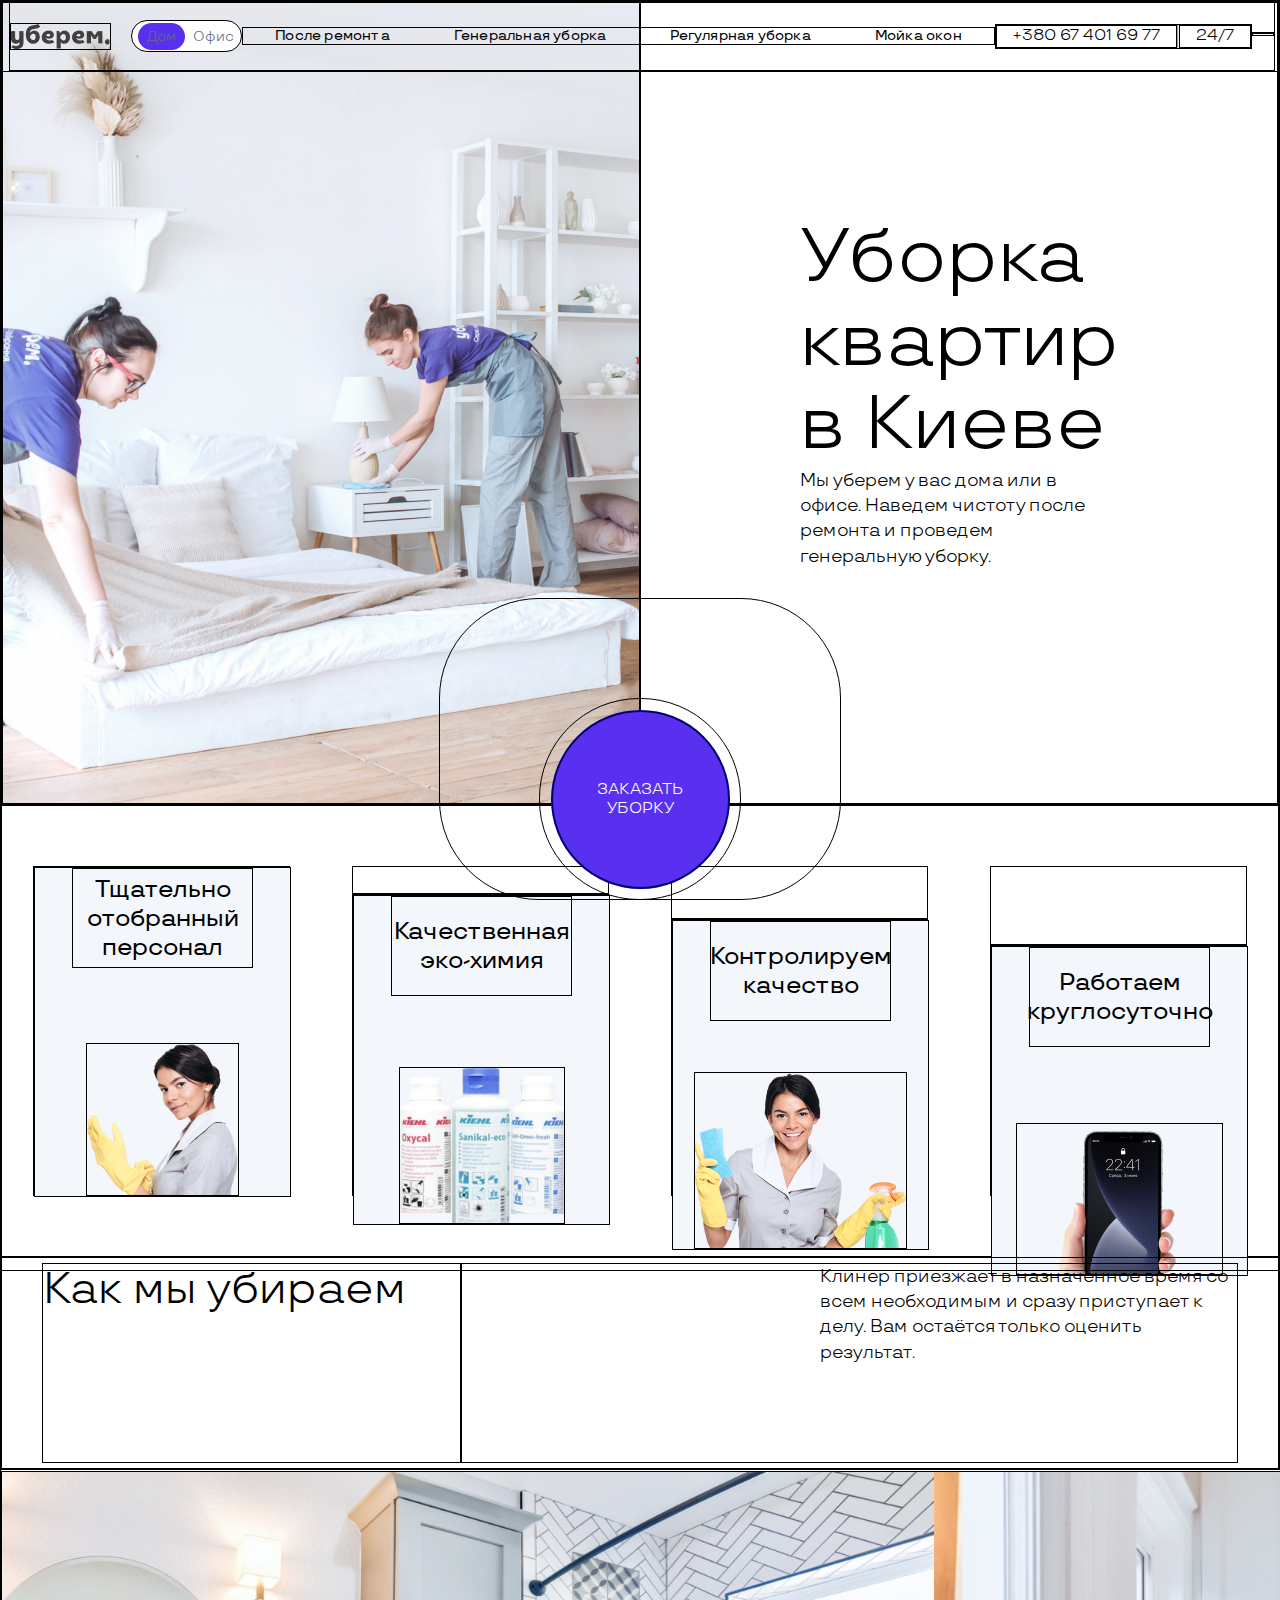
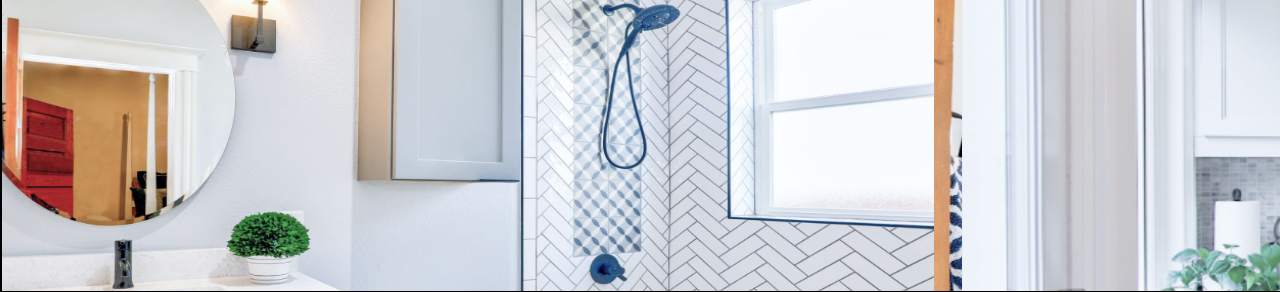
==== index.html @ 08e4f94b "Add files via upload" ====
<!DOCTUPE html >
<html lang="ru" >
<html lang="eng" >

<head>	
    <meta charset="UTF-8">
	<title>Тестовое задание Мурадян Людмила.</title>
	<meta name='viewport' content='width=device-width, initial-scale=1, minimum-scale=1'>
	<meta name="theme-color" content="#ffffff">
	<meta name="description" content="Описание содержимого страницы">
	<meta name="robots" content="index, follow">	
	
	
	<link rel="stylesheet" type="text/css" href="style.css">
	<link href = "font/tt-travels/stylesheet.css" rel = "stylesheet" type = "text/css" />
	
	<body>
	<div class ="content-block">
		<div class ="top-nav">
			<div class = "nav-check"> 
				<div class ="logo-img"><img src="image/logo.png" alt="logo"></div>
				<div class="switch-button">
					<input class="switch-button-checkbox" type="checkbox"></input>
					<label class="switch-button-label" for=""><span class="switch-button-label-span">Дом</span></label>
				</div>
				<div class ="main-menu"><li>После ремонта</li><li>Генеральная уборка</li><li>Регулярная уборка</li><li>Мойка окон</li></div>
				<div class ="tel"><div>+380 67 401 69 77</div><hr><div>24/7</div></div>
				<div class ="double-line"></div>
			</div>		
		</div>	
		<div class ="header">
			<div class ="header-img"></div>	
			<div class ="wrap"><div class ="wrapper"><div class ="wrap-circle"><span class ="wrap-text">Заказать уборку</span></div></div></div>	
			<div class ="header-text"> 		
				<h1>Уборка квартир в Киеве<h1> 
				<span>Мы уберем у вас дома или в офисе. Наведем чистоту после ремонта и проведем генеральную уборку.</span>
			</div>		
		</div>
		<div class ="features-wrap">
		<div class ="itm">
		<div class ="text">Не нужно тратить время, силы и ресурсы на размещение вакансий, проведение собеседований, проверку кандидатов на должность уборщицы. За счет больших объемов мы можем сделать это эффективнее.</div>
			<div class ="features">			
				<div class = "features-text"><span>Тщательно отобранный персонал</span></div> 
				<div class = "features-img"><img src="image/feat1.png" alt="Уборка в Киеве"></div>
			</div>
		</div>
		<div class ="itm">
		<div class ="itm2"></div>
			<div class ="features">
				<div class = "features-text"><span>Качественная эко-химия</span></div>
				<div class = "features-img"><img src="image/featitm1.png" alt="Мойка окон"><img src="image/featitm2.png" alt="Мойка окон"><img src="image/featitm3.png" alt="Мойка окон"></div>
			</div>	
		</div>
		<div class ="itm">
		<div class ="itm3"></div>
			<div class ="features">
				<div class = "features-text"><span>Контролируем качество</span></div>
				<div class = "features-img"><img src="image/feat3.png" alt="Уборка в Киеве"></div>
			</div>	
		</div>
		<div class ="itm">
		<div class ="itm4"></div>
			<div class ="features">
				<div class = "features-text"><span>Работаем круглосуточно</span></div>
				<div class = "features-img"><img src="image/feat4.png" alt="Уборка в Киеве"></div>
			</div>	
		</div>
		</div>
	
		<div class="howclean">
			<div class ="howclean-title">Как мы убираем</div>
			<div class = "howclean-text">Клинер приезжает в назначенное время со всем необходимым и сразу приступает к делу. Вам остаётся только оценить результат.</div>		
		</div>


	</div>
	<div class ="wraps">
				<div class="headers">
					<label for ="slide-1" onclick="currentSlide(1); "> <span class ="arrow" >&rarr;</span> Кухня</label>	
					<label for ="slide-2" onclick="currentSlide(2)"; ><span class ="arrow">&rarr;</span> Комнаты</label>	
					<label for ="slide-3" onclick="currentSlide(3)"; ><span class ="arrow" >&rarr;</span> Ванная</label>	
					<label for ="slide-4" onclick="currentSlide(4)"; ><span class ="arrow" >&rarr;</span> Прихожая</label>	
				</div>
				<div class ="slide-placeholder">				
				<input id ="slide-1" type ="radio" name ="slides" checked>
				<section class ="slide slide-one">
				  <a href = "#" data-tooltip="Моем пол" class ="tooltip item1" ></a>
				  <a href = "#" data-tooltip="Моем плиту" class ="tooltip item2" ></a>
				  <a href = "#" data-tooltip="Чистим фассады вытяжки" class ="tooltip item3"></a>
				  <a href = "#" data-tooltip="Выносим мусор" class ="tooltip item4"></a>
				  <a href = "#" data-tooltip="Протираем столешницу" class ="tooltip item5"></a>
				  <a href = "#" data-tooltip="Моем фассады кухонных гарнитуров" class ="tooltip item6" ></a>
				  <a href = "#" data-tooltip="Моем посуду" class ="tooltip item7"></a>				
				</section>
		
				<input id ="slide-2" type ="radio" name ="slides">
				<section class ="slide slide-two">				 
					<a href = "#" data-tooltip="Моем пол" class ="tooltip item1" ></a>
					<a href = "#" data-tooltip="Моем плиту" class ="tooltip item2" ></a>
					<a href = "#" data-tooltip="Чистим фассады вытяжки" class ="tooltip item3"></a>
					<a href = "#" data-tooltip="Выносим мусор" class ="tooltip item4"></a>
					<a href = "#" data-tooltip="Протираем столешницу" class ="tooltip item5"></a>
					<a href = "#" data-tooltip="Моем фассады кухонных гарнитуров" class ="tooltip item6" ></a>
					<a href = "#" data-tooltip="Моем посуду" class ="tooltip item7"></a>			
				</section>

				<input id ="slide-3" type ="radio" name ="slides">
				<section class ="slide slide-three">ffffffffff				
				</section>
				
				<input id ="slide-4" type ="radio" name ="slides">
				<section class ="slide slide-four">	</section>
			</div>
	</div>

	<script>
	
	let wrap = document.querySelector(".wrap");
	let wrapper = document.querySelector(".wrapper"); 
	let wrapCircle = document.querySelector(".wrap-circle"); 
	let wrapText = document.querySelector(".wrap-text"); 
	let x;
	let y;		
	wrap.onmousemove = function (event){
		x = event.x-650;
		y = event.y-400;
	if (window.innerWidth < 1240) {
		x = event.x-300;
		y = event.y-600;
	} 			
		console.log (x,y);
		wrapCircle.style.left = '40px';
		wrapper.style.transform = 'rotate('+57.2958*arccot(x, y)+'deg)';		
		wrapText.style.transform = 'translateX(25px)';	
		
		function arccot(x, y) {
			if (x > 0 && y >0 )	return Math.PI/2 - Math.atan(x/y);
			if (x < 0 && y >0 )	return Math.PI/2 - Math.atan(x/y);
			if (x < 0 && y <0 ) return Math.PI + Math.atan(x/y);
			if (x > 0 && y <0 )	return 3 * Math.PI/2 + Math.abs(Math.atan(x/y));
		}		
	}
	wrap.onmouseleave = function () {				
		wrapCircle.style.left = '0px';			
	};	
	
	let elem = document.querySelector('.itm');
	let text = document.querySelector('.text');
		  
			elem.onmouseover = function () { 			
				text.style.display = 'block'; 
				text.style.color = 'white';
				text.style.position = 'absolute';
				text.style.padding = '40px 10px';
				text.style.width = '220px';			
			};	
			elem.onmouseleave = function () {				
				text.style.display = 'none';			
			};
			
	const observer = new IntersectionObserver(entries => {
	  entries.forEach(entry => {
		let itm2 = entry.target.querySelector('.itm2');
		let itm3 = entry.target.querySelector('.itm3');
		let itm4 = entry.target.querySelector('.itm4');
		let featuresWrap = entry.target.querySelector('.features-wrap');

		if (entry.isIntersecting) {
		  itm2.classList.add('animation');
		  itm3.classList.add('animation');
		  itm4.classList.add('animation');
		  return; 
		}else{		
		itm2.classList.remove('animation');
		itm3.classList.remove('animation');
		itm4.classList.remove('animation');
		}

	  });
	});
	observer.observe(document.querySelector('.features-wrap'));	
	

	let howclean = document.querySelector( '.howclean' );
	let headers = document.querySelector( '.headers' );
	let arrow =	document.getElementsByClassName('arrow');
	let slide = document.getElementsByClassName( 'slide' );
	let slidePlaceholder = document.getElementsByClassName( 'slide-placeholder');
	let tooltip = document.getElementsByClassName ('tooltip');	

	window.onscroll = function() {
	let scrollTop =  document.body.scrollTop;
	console.log (scrollTop);
		if (scrollTop > 20 && window.innerWidth > 1240) {
			wrapper.classList.add('animation-circ-small');
			}else{
			wrapper.classList.remove('animation-circ-small');
		};
	
	if (scrollTop > 1100) {
	
		for (i = 0; i < slidePlaceholder.length; i++){
			slidePlaceholder[i].classList.add('placeholder-animation');
		};
			howclean.classList.add('howclean-animation');
			headers.classList.add('leftmenu-animation');		
		} else {
			howclean.classList.remove('howclean-animation');
			headers.classList.remove('leftmenu-animation');
		for (i = 0; i < slidePlaceholder.length; i++){
			slidePlaceholder[i].classList.remove('placeholder-animation');
		};
	};	

	}

	if (window.innerWidth < 900){
	window.onscroll = function() {
		let scrollTop =  document.body.scrollTop;
	console.log (scrollTop);
			if (scrollTop > 1100 ) {
		for (i = 0; i < slidePlaceholder.length; i++){
			slidePlaceholder[i].classList.add('placeholder-animation');
		};
			howclean.classList.add('howclean-animation');		
			headers.classList.add('leftmenu-animation');		
		} else {
		for (i = 0; i < slidePlaceholder.length; i++){
			slidePlaceholder[i].classList.remove('placeholder-animation');		
			};
			howclean.classList.remove('howclean-animation');		
			headers.classList.remove('leftmenu-animation');	
		};
	
		} 
	};

	// Blue ball
	wrapper.onmouseover = function () {
	wrapper.classList.remove('animation-circ-small');
	}
	wrapper.onmouseleave = function () {
	wrapper.classList.add('animation-circ-small');
	}
// Slider
	let slideIndex = 1;
	showSlides (slideIndex);
	
	function currentSlide(n) { 
    showSlides(slideIndex = n);
	}
	
	function showSlides(n) {
	let i;
	let tooltip = document.getElementsByClassName ('tooltip');
	
	for (i = 0; i < arrow.length; i++) {
		arrow[i].style.display = "none";	
		}
	for (let i = 0; i < tooltip.length; i++) {
		tooltip[i].classList.add('tooltype-animation');
	}
	function show(){
		for (let i = 0; i < slide.length; i++) {
			slide[i].style.display = "none";
			setTimeout(() => slide[i].style.display = "inline-block", 0);	
		}	
	}
		
	show(showSlides);

	function showArrow() {	
		arrow[slideIndex - 1].style.display = "inline-block";
	}
	setTimeout(showArrow, 3000);
	};		
	</script>
	</body>
---- style.css ----
* {outline: none;}
	body {
		font-family: 'TT Travels';
		font-style: normal;
		margin: 0 auto;
	}
	div {
		border: 1px black solid
	}
	.content-block {
		display: flex;
		flex-direction: column;
		justify-content: center;
		overflow: hidden;
		min-width: 360px;
	}
	.header {
		display: flex;
		position: relative;
		justify-content: center;	 
	}
	.header-img {
		background: #ffffff url('image/headimg.jpg') no-repeat;
		height: 800px;
		width: 50%;
		background-size: cover;
	}
	.header-text {
		display: flex;
		flex-direction: column;
		width: 50%;
		justify-content: center;
		align-items: center;
	}
	.header-text h1 {
		font-weight: 400;
		font-size: 76px;
		line-height: 110%;
		width: 50%;
		margin: 0;
		bottom: 10px;
		position: relative;
	}
	.header-text span {
		font-weight: 400;
		font-size: 18px;
		line-height: 140%;
		width: 50%;	
	}
	.top-nav {
		display: flex;
		justify-content: space-around;
		height: 70px;
		position: absolute;
		top: 0;
		z-index: 1;
		width: 100%;
	}
	.logo-img {
		margin-right: 20px;
	}
	.nav-check {
		display: flex;
		align-items: center;
	}
	.switch-button {
		background: #ffffff;
		border-radius: 30px;
		overflow: hidden;
		height: 30px;
		text-align: center;
		font-size: 14px;
		color: #636C81;
		position: relative;
		padding-right: 50px;    
	}
	.switch-button:before {
		content: "Офис";
		position: absolute;
		top: 0;
		bottom: 0;
		right: 0;
		width: 50%;
		display: flex;
		align-items: center;
		justify-content: center;
		z-index: 3;
		pointer-events: none;
	}
	.switch-button-checkbox  {
		cursor: pointer;
		position: absolute;
		top: 0;
		left: 0;
		bottom: 0;
		width: 100%;
		height: 100%;
		opacity: 0;
		z-index: 2;
	}
	.switch-button-checkbox + .switch-button-label {
		position: relative;
		padding: 7px 15px;
		display: block;
		user-select: none;
		pointer-events: none;
	}
	.switch-button-checkbox:checked  + .switch-button-label:before  {
		transform: translateX(50px);
		transition: transform 300ms linear;
	}
	.switch-button-label:before {
		content: "";
		background: #5A30F0;
		height: 90%;
		width: 80%;
		position: absolute;
		left: 2%;
		top: 2%;
		right: 2%;
		bottom: 2%;
		margin: auto;
		border-radius: 30px;
		transform: translateX(0);
		transition: transform 300ms;
	}
	.switch-button-label-span {
		position: relative;
	}
	.main-menu {
		display: flex
	}
	.main-menu li {
		list-style: none;
		margin: 0px 32px;
		font-weight: 500;
		font-size: 14px;
		line-height: 120%;
		letter-spacing: 0.2px;
		cursor: pointer;
	}
	.tel {
		display: flex;
	}
	.tel div {
		padding: 0px 16px;
	}
	.tel hr {
		margin: 0;
		height: 21px;
	}
	.double-line {
		border-bottom: double 3px #000000;
		width: 20px;
		margin-bottom: 5px;
	}
	.wrap-circle {
		position: fixed;
		width: 175px;
		height: 175px;  
		border-radius: 100px;
		background: #5A30F0;
		color: white;
		text-transform: uppercase;
		display: flex;
		justify-content: center;
		align-items: center;
		animation: circ 10s infinite linear;
		border: 2px solid #020174;
	}
	.wrap-text {
		width: 70%;
		text-align: center;
	}
	.wrapper {
		position: fixed;
		width: 200px;
		height: 200px;
		display: flex;
		justify-content: center;
		align-items: center;
		border-radius: 100px;
		bottom: 0;
	}
	.wrap {
		position: fixed;
		width: 400px;
		height: 300px;
		display: flex;
		justify-content: center;
		align-items: center;
		border-radius: 100px;
		bottom: 0;
	}
	@keyframes circ {
		100% {transform: rotate(-360deg);}
	}
	@keyframes circ-small {
		100% {transform: scale(0.8);}
	}
	.animation-circ-small {
		animation: circ-small ease 10s;
		animation-fill-mode: forwards;	
	}
	.features-wrap{
		display: flex;
		justify-content: space-around;
	}
	.itm{
		display: block;	
		height: 328px;
		width: 20%;
		margin: 60px 0;
	}
	.text {
		display: none;	
	}
	.itm:hover {
		background: #5A30F0;
		display: block;	
	}
	.features {
		height: inherit;
		width: 100%;
		background: #F3F6FB;	
		display: flex;
		flex-direction: column;
		justify-content: space-between;
		align-items: center;
	}
	.features-text {
		height: 30%;
		display: flex;
		justify-content: center;
		align-items: center;
		 width: 70%;
		text-align: center;
		font-size: 24px;
		font-weight: 500;
	}

	.features-img {
		display: flex;
		justify-content: center;
		align-items: center;
	}
	.animation	{
		animation: slide-up ease 3s;
		animation-fill-mode: forwards;
		
	}
	.features:hover{
		animation: fadeOut ease 3s;
		animation-fill-mode: forwards;
	}

	@keyframes fadeOut {
		0% {opacity:1;}
		100% {opacity:0;}
	}
	.itm2 {
		margin-top: 10%;
	}
	.itm3 {
		margin-top: 20%;
	}
	.itm4 {
		margin-top: 30%;
	}
	@keyframes slide-up {
	  100% {
		margin-top: 0%;   
	  }
	}

	.howclean{
		display: flex;	
		height: 200px;
		padding: 5px 40px;
	}
	.howclean-title {
		width: 50%;
		font-weight: 400;
		font-size: 44px;
		line-height: 120%;	
	}
	.howclean-text {
		width: 50%;
		font-weight: 400;
		font-size: 18px;
		line-height: 140%;
		padding-left: 30%;
	}
	.howclean-animation{
		animation: howclean ease 3s;
		animation-fill-mode: forwards;	 
	}	
	@keyframes howclean {
		100%{
		 transform: translateY(-200px);
		}
	}
	@keyframes placeholder {
		100%{
		 transform: translate(17%, -200px);
		}
	}
	.placeholder-animation{
		animation: placeholder ease 3s;
		animation-fill-mode: forwards;	
		animation-iteration-count: 1;
	}
	.left-menu-li:hover {
		font-style: italic;
	}
	@keyframes leftmenu {
		100%{
		 transform: translateX(0); 
		}
	}
	.leftmenu-animation{
		animation: leftmenu  ease 3s;
		animation-fill-mode: forwards;	
	}
	[data-tooltip] {
		padding: 5px;
		position: relative;
		background: #eee;
		border-radius: 3px;   
	 }
	[data-tooltip]:before {
		content: ""; 
		border: solid transparent;
		position: absolute;
		top: 100%;
		left: 50%;
		border-top-color: #eee;
		border-width: 9px;
		margin-left: -9px;
	} 	
	[data-tooltip]::after {
		content: attr(data-tooltip);
	} 
	.tooltip {
		position: absolute;
		pointer-events: none;
		text-decoration: none;
		font-size: 12px;
		transform: scale(0.2, 0.2);
		animation: tooltip  ease 3s;
		animation-fill-mode: forwards;
		animation-delay: 3s;
	}
	@keyframes tooltip {
		100%{
		 transform: scale(1, 1); 
		}
	}
	.item7 {
		left: 75%;
		top: 60%;
	}
	.item6 {
		left: 50%;
		top: 40%;
	}
	.item5 {
		left: 50%;
		top: 75%;
	}
	.item4 {
		left: 45%;
		top: 60%;
	}
	.item3 {
		left: 25%;
		top: 30%;
	}
	.item2 {
		left: 30%;
		top: 50%;
	}
	.item1 {
		left: 20%;
		top: 90%;
	}
	.arrow {
		display: none;
	}
	section {
		left: 100px;
	}
	.wraps {
		height: 620px;
		width: 100%;
		overflow: hidden;
		color: white;
		text-align: center;
		position: relative;
		margin-top: -200px;
	}
	.headers {
		background: #5A30F0;
		position: absolute;
		top: 0;
		left: 0;
		z-index: 900;
		width: 25%;
		height: 620px;
		transform: translateX(-100%);
		display: flex;
		flex-direction: column;
		justify-content: center;
		align-items: baseline;
	}
	.headers label {
		color: white;
		cursor: pointer;
		display: inline-block;
		font-weight: 300;
		font-size: 44px;
		line-height: 120%;
		padding: 10px 10px 10px 40px;
	}
	.slide {
		height: 100%;
		width: 100%;
		position: absolute;
		top: 0;	
		z-index: 10;
		transition: left 0s .75s;
		margin-left: -20%;

	}
	.slide-one {
		background-image: url('image/kitchen.jpg');
		background-size: 85% 100%;
		
	}
	.slide-two {
		background-image: url('image/bathroom.jpg');
		background-size: 85% 100%;

	}
	.slide-three {
		background-image: url('image/kitchen.jpg');
		background-size: 85% 100%;
		
	}
	.slide-four {
		background-image: url('image/bathroom.jpg');
		background-size: 85% 100%;

	}
	[id^='slide']:checked + .slide {
		left: 20%;
		z-index: 100;
		transition: left .65s ease-out;
		animation: anim-slide ease 3s;
		animation-iteration-count: 1;
		animation-fill-mode: forwards;
		animation-iteration-count: 1;
		margin-left: -20%;
		transform:  translateX(100%) scale(1.5, 1.5);
	}	
	.anim-slide {
		animation:  anim-slide ease 3s;
		animation-fill-mode: forwards;	
		animation-iteration-count: 1;	
	}
	@keyframes anim-slide {	
		100%{
		 transform: scale(1, 1); 
		}
	}
	.slide-placeholder {
		height: 100%;
		position: absolute;
		width: 100%;
		top: 200px;
		overflow: hidden;
	}
@media (max-width: 1240px){
	.nav-check {
		touch-action: auto;
		flex-wrap: wrap;
	}
	.logo-img {
		flex-basis: 20%;
		padding-left: 20px;
	}
	.switch-button {
		flex-basis: 170px;
		padding-right: 0;
	}
	.switch-button:before {
		left: 15px;
		right: auto;
		width: auto;
	}
	.switch-button-label::before {
		width: 50%;
		margin: 0;
	}
	.switch-button-checkbox:checked + .switch-button-label::before{
	  transform: translateX(75px);
	}
	.switch-button-label-span {
		padding-left: 80px;
	}
	.main-menu {
		display: flex;
		flex-basis: 100%;
		order: 4;
		justify-content: space-around;
	}
	.tel {
		margin-left: auto;
	}
	.double-line {
		margin-right: 3%;
	}
	.header-text h1 {
		width: 80%;
		bottom: 0;

	}
	.itm2, .itm3, .itm4 {
		margin-top: 0;
	}
	.features-wrap {
		flex-wrap: wrap;
	}
	.itm {  
		width: 40%;
		margin: 10px 0;
	}
	.headers {
		width: 28%;
		padding-left: 0;
	}
	.headers label {
	font-size: 33px;
	}
}
@media (max-width: 926px){
	.header-text{
		position: absolute;
		top: 150px;
		width: auto;
	}
	.header-img {
		width: 100%;
	}
	.header-text h1{
		font-size: 60px;
	}	

	.howclean {
		flex-direction: column;
		height: auto;
		padding: 40px;
	}
	.howclean-title {
		width: auto;
	}
	.howclean-text {
		width: auto;
		padding-left: 0;
	}
	.headers {
		width: 100%;
		padding: 0 0 20px 0;
		height: 14%;	
		flex-direction: row;
		flex-wrap: wrap;
		justify-content: flex-start;
	}
	@keyframes placeholder {
		100%{
		 transform: translateY(-100px);
		}
	}
	@keyframes howclean {
		100%{
		 transform: translateY(-200px);
		 opacity: 0;
		}
	}
	.slide-one, .slide-two, .slide-three, .slide-four {
		background-size: cover;
	}
	.headers label {			
		font-size: 36px;
	}	
}
@media (max-width: 830px){
	.headers label {
		width: 40%;
		padding: 10px 10px 0px 40px;
	}
}	
@media (max-width: 600px){
	.switch-button {
		order: 1;
		width: 100%;
		margin: 0 35% 20px;
}
	.headers {
		height: auto;
		flex-direction: column;
		align-items: center;
}
	.headers label {
		padding: 10px 10px 0px 0px;
		width: 100%;
}
	.slide-placeholder {
		top: 330px;
	}
	.itm {
		width: 80%;
	}
}
@media (max-width: 400px){
	.item1 {
		left: 38%;
		top: 3%;
	}
	.item2 {
		left: 38%;
		top: 8%;
	}
	.item3 {
		left: 28%;
		top: 14%;
	}
	.item4 {
		left: 38%;
		top: 21%;
	}
	.item5 {
		left: 25%;
		top: 28%;
	}
	.item6 {
	    left: 29%;
	    top: 36%;
	}
	.item7 {
		left: 47%;
		top: 45%;
	}
}
---- font/tt-travels/stylesheet.css ----
@font-face {
    font-family: 'TT Travels';
    src: url('TTTravels-DemiBold.eot');
    src: local('TT Travels DemiBold'), local('TTTravels-DemiBold'),
        url('TTTravels-DemiBold.eot?#iefix') format('embedded-opentype'),
        url('TTTravels-DemiBold.woff2') format('woff2'),
        url('TTTravels-DemiBold.woff') format('woff'),
        url('TTTravels-DemiBold.ttf') format('truetype');
    font-weight: 600;
    font-style: normal;
}

@font-face {
    font-family: 'TT Travels';
    src: url('TTTravels-Medium.eot');
    src: local('TT Travels Medium'), local('TTTravels-Medium'),
        url('TTTravels-Medium.eot?#iefix') format('embedded-opentype'),
        url('TTTravels-Medium.woff2') format('woff2'),
        url('TTTravels-Medium.woff') format('woff'),
        url('TTTravels-Medium.ttf') format('truetype');
    font-weight: 500;
    font-style: normal;
}

@font-face {
    font-family: 'TT Travels';
    src: url('TTTravels-LightItalic.eot');
    src: local('TT Travels Light Italic'), local('TTTravels-LightItalic'),
        url('TTTravels-LightItalic.eot?#iefix') format('embedded-opentype'),
        url('TTTravels-LightItalic.woff2') format('woff2'),
        url('TTTravels-LightItalic.woff') format('woff'),
        url('TTTravels-LightItalic.ttf') format('truetype');
    font-weight: 300;
    font-style: italic;
}

@font-face {
    font-family: 'TT Travels';
    src: url('TTTravels-Regular.eot');
    src: local('TT Travels Regular'), local('TTTravels-Regular'),
        url('TTTravels-Regular.eot?#iefix') format('embedded-opentype'),
        url('TTTravels-Regular.woff2') format('woff2'),
        url('TTTravels-Regular.woff') format('woff'),
        url('TTTravels-Regular.ttf') format('truetype');
    font-weight: normal;
    font-style: normal;
}

@font-face {
    font-family: 'TT Travels';
    src: url('TTTravels-Bold.eot');
    src: local('TT Travels Bold'), local('TTTravels-Bold'),
        url('TTTravels-Bold.eot?#iefix') format('embedded-opentype'),
        url('TTTravels-Bold.woff2') format('woff2'),
        url('TTTravels-Bold.woff') format('woff'),
        url('TTTravels-Bold.ttf') format('truetype');
    font-weight: bold;
    font-style: normal;
}

@font-face {
    font-family: 'TT Travels';
    src: url('TTTravels-BoldItalic.eot');
    src: local('TT Travels Bold Italic'), local('TTTravels-BoldItalic'),
        url('TTTravels-BoldItalic.eot?#iefix') format('embedded-opentype'),
        url('TTTravels-BoldItalic.woff2') format('woff2'),
        url('TTTravels-BoldItalic.woff') format('woff'),
        url('TTTravels-BoldItalic.ttf') format('truetype');
    font-weight: bold;
    font-style: italic;
}

@font-face {
    font-family: 'TT Travels';
    src: url('TTTravels-ExtraBold.eot');
    src: local('TT Travels ExtraBold'), local('TTTravels-ExtraBold'),
        url('TTTravels-ExtraBold.eot?#iefix') format('embedded-opentype'),
        url('TTTravels-ExtraBold.woff2') format('woff2'),
        url('TTTravels-ExtraBold.woff') format('woff'),
        url('TTTravels-ExtraBold.ttf') format('truetype');
    font-weight: 800;
    font-style: normal;
}

@font-face {
    font-family: 'TT Travels';
    src: url('TTTravels-ThinItalic.eot');
    src: local('TT Travels Thin Italic'), local('TTTravels-ThinItalic'),
        url('TTTravels-ThinItalic.eot?#iefix') format('embedded-opentype'),
        url('TTTravels-ThinItalic.woff2') format('woff2'),
        url('TTTravels-ThinItalic.woff') format('woff'),
        url('TTTravels-ThinItalic.ttf') format('truetype');
    font-weight: 100;
    font-style: italic;
}

@font-face {
    font-family: 'TT Travels';
    src: url('TTTravels-Italic.eot');
    src: local('TT Travels Italic'), local('TTTravels-Italic'),
        url('TTTravels-Italic.eot?#iefix') format('embedded-opentype'),
        url('TTTravels-Italic.woff2') format('woff2'),
        url('TTTravels-Italic.woff') format('woff'),
        url('TTTravels-Italic.ttf') format('truetype');
    font-weight: normal;
    font-style: italic;
}

@font-face {
    font-family: 'TT Travels';
    src: url('TTTravels-Light.eot');
    src: local('TT Travels Light'), local('TTTravels-Light'),
        url('TTTravels-Light.eot?#iefix') format('embedded-opentype'),
        url('TTTravels-Light.woff2') format('woff2'),
        url('TTTravels-Light.woff') format('woff'),
        url('TTTravels-Light.ttf') format('truetype');
    font-weight: 300;
    font-style: normal;
}

@font-face {
    font-family: 'TT Travels';
    src: url('TTTravels-ExtraLightItalic.eot');
    src: local('TT Travels ExtraLight Italic'), local('TTTravels-ExtraLightItalic'),
        url('TTTravels-ExtraLightItalic.eot?#iefix') format('embedded-opentype'),
        url('TTTravels-ExtraLightItalic.woff2') format('woff2'),
        url('TTTravels-ExtraLightItalic.woff') format('woff'),
        url('TTTravels-ExtraLightItalic.ttf') format('truetype');
    font-weight: 200;
    font-style: italic;
}

@font-face {
    font-family: 'TT Travels';
    src: url('TTTravels-Thin.eot');
    src: local('TT Travels Thin'), local('TTTravels-Thin'),
        url('TTTravels-Thin.eot?#iefix') format('embedded-opentype'),
        url('TTTravels-Thin.woff2') format('woff2'),
        url('TTTravels-Thin.woff') format('woff'),
        url('TTTravels-Thin.ttf') format('truetype');
    font-weight: 100;
    font-style: normal;
}

@font-face {
    font-family: 'TT Travels';
    src: url('TTTravels-MediumItalic.eot');
    src: local('TT Travels Medium Italic'), local('TTTravels-MediumItalic'),
        url('TTTravels-MediumItalic.eot?#iefix') format('embedded-opentype'),
        url('TTTravels-MediumItalic.woff2') format('woff2'),
        url('TTTravels-MediumItalic.woff') format('woff'),
        url('TTTravels-MediumItalic.ttf') format('truetype');
    font-weight: 500;
    font-style: italic;
}

@font-face {
    font-family: 'TT Travels';
    src: url('TTTravels-BlackItalic.eot');
    src: local('TT Travels Black Italic'), local('TTTravels-BlackItalic'),
        url('TTTravels-BlackItalic.eot?#iefix') format('embedded-opentype'),
        url('TTTravels-BlackItalic.woff2') format('woff2'),
        url('TTTravels-BlackItalic.woff') format('woff'),
        url('TTTravels-BlackItalic.ttf') format('truetype');
    font-weight: 900;
    font-style: italic;
}

@font-face {
    font-family: 'TT Travels';
    src: url('TTTravels-Black.eot');
    src: local('TT Travels Black'), local('TTTravels-Black'),
        url('TTTravels-Black.eot?#iefix') format('embedded-opentype'),
        url('TTTravels-Black.woff2') format('woff2'),
        url('TTTravels-Black.woff') format('woff'),
        url('TTTravels-Black.ttf') format('truetype');
    font-weight: 900;
    font-style: normal;
}

@font-face {
    font-family: 'TT Travels';
    src: url('TTTravels-ExtraBoldItalic.eot');
    src: local('TT Travels ExtraBold Italic'), local('TTTravels-ExtraBoldItalic'),
        url('TTTravels-ExtraBoldItalic.eot?#iefix') format('embedded-opentype'),
        url('TTTravels-ExtraBoldItalic.woff2') format('woff2'),
        url('TTTravels-ExtraBoldItalic.woff') format('woff'),
        url('TTTravels-ExtraBoldItalic.ttf') format('truetype');
    font-weight: 800;
    font-style: italic;
}

@font-face {
    font-family: 'TT Travels';
    src: url('TTTravels-ExtraLight.eot');
    src: local('TT Travels ExtraLight'), local('TTTravels-ExtraLight'),
        url('TTTravels-ExtraLight.eot?#iefix') format('embedded-opentype'),
        url('TTTravels-ExtraLight.woff2') format('woff2'),
        url('TTTravels-ExtraLight.woff') format('woff'),
        url('TTTravels-ExtraLight.ttf') format('truetype');
    font-weight: 200;
    font-style: normal;
}

@font-face {
    font-family: 'TT Travels';
    src: url('TTTravels-DemiBoldItalic.eot');
    src: local('TT Travels DemiBold Italic'), local('TTTravels-DemiBoldItalic'),
        url('TTTravels-DemiBoldItalic.eot?#iefix') format('embedded-opentype'),
        url('TTTravels-DemiBoldItalic.woff2') format('woff2'),
        url('TTTravels-DemiBoldItalic.woff') format('woff'),
        url('TTTravels-DemiBoldItalic.ttf') format('truetype');
    font-weight: 600;
    font-style: italic;
}
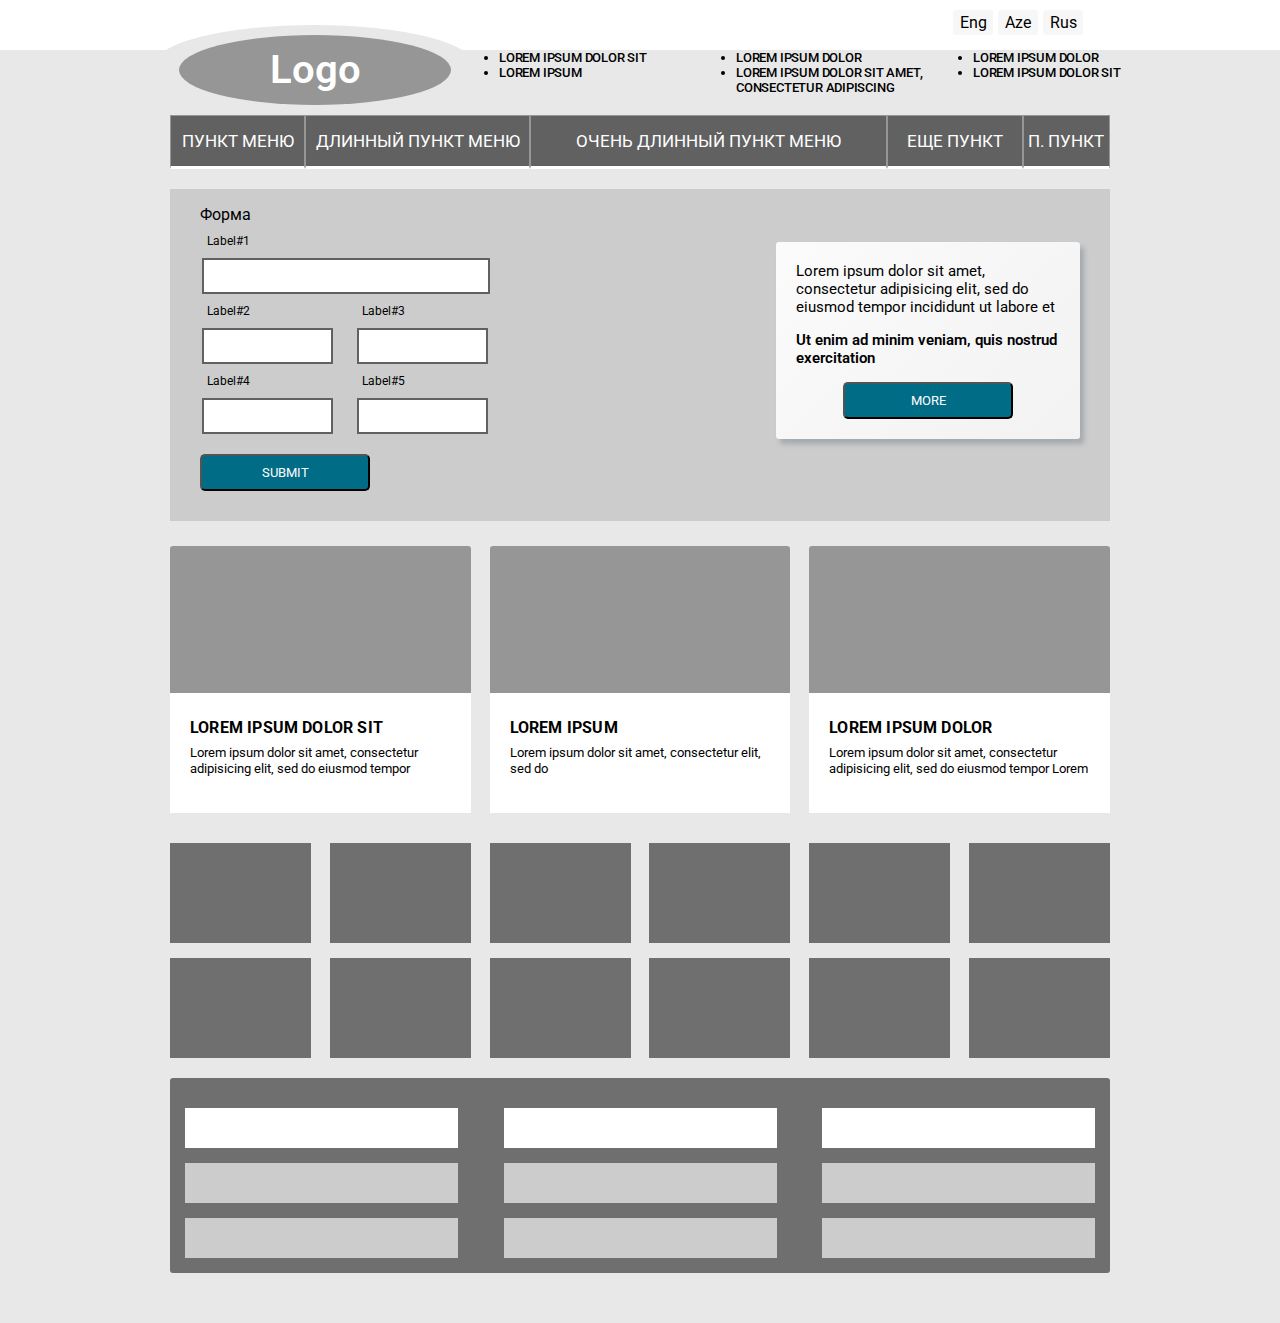
==== commit b4d7bfd6: "Add files via upload" ====
--- a/index.html
+++ b/index.html
@@ -1,7 +1,7 @@
-<!DOCTUPE html >
+<!DOCTYPE html>
 <html lang="ru" >
 <html lang="eng" >
-
+<html lang="aze" >
 <head>	
     <meta charset="UTF-8">
 	<title>Тестовое задание Мурадян Людмила.</title>
@@ -10,269 +10,97 @@
 	<meta name="description" content="Описание содержимого страницы">
 	<meta name="robots" content="index, follow">	
 	
+	<link rel="stylesheet" type="text/css" href="style.css">
+	<link rel="preconnect" href="https://fonts.googleapis.com">
+	<link rel="preconnect" href="https://fonts.gstatic.com" crossorigin>
+	<link href="https://fonts.googleapis.com/css2?family=Roboto&display=swap" rel="stylesheet">
+	<link rel="stylesheet" href="https://cdnjs.cloudflare.com/ajax/libs/font-awesome/4.7.0/css/font-awesome.min.css">
 	
-	<link rel="stylesheet" type="text/css" href="style.css">
-	<link href = "font/tt-travels/stylesheet.css" rel = "stylesheet" type = "text/css" />
+	<body>	
+	<div class ="top-lang"><div class ="wrap-lang"><div class ="lang">Eng</div><div class ="lang">Aze</div><div class ="lang">Rus</div> </div></div>
 	
-	<body>
 	<div class ="content-block">
-		<div class ="top-nav">
-			<div class = "nav-check"> 
-				<div class ="logo-img"><img src="image/logo.png" alt="logo"></div>
-				<div class="switch-button">
-					<input class="switch-button-checkbox" type="checkbox"></input>
-					<label class="switch-button-label" for=""><span class="switch-button-label-span">Дом</span></label>
-				</div>
-				<div class ="main-menu"><li>После ремонта</li><li>Генеральная уборка</li><li>Регулярная уборка</li><li>Мойка окон</li></div>
-				<div class ="tel"><div>+380 67 401 69 77</div><hr><div>24/7</div></div>
-				<div class ="double-line"></div>
-			</div>		
-		</div>	
-		<div class ="header">
-			<div class ="header-img"></div>	
-			<div class ="wrap"><div class ="wrapper"><div class ="wrap-circle"><span class ="wrap-text">Заказать уборку</span></div></div></div>	
-			<div class ="header-text"> 		
-				<h1>Уборка квартир в Киеве<h1> 
-				<span>Мы уберем у вас дома или в офисе. Наведем чистоту после ремонта и проведем генеральную уборку.</span>
-			</div>		
-		</div>
-		<div class ="features-wrap">
-		<div class ="itm">
-		<div class ="text">Не нужно тратить время, силы и ресурсы на размещение вакансий, проведение собеседований, проверку кандидатов на должность уборщицы. За счет больших объемов мы можем сделать это эффективнее.</div>
-			<div class ="features">			
-				<div class = "features-text"><span>Тщательно отобранный персонал</span></div> 
-				<div class = "features-img"><img src="image/feat1.png" alt="Уборка в Киеве"></div>
+		<div class ="wrap-menu">
+			<div class ="logo"><div class = "logo2"><span>Logo</span></div></div>
+			<div class ="main-menu">
+				<ul class ="main-link">
+					<li><a href="#">Lorem ipsum dolor sit </a></li>
+					<li><a href="#">Lorem ipsum dolor</a></li>
+					<li><a href="#">Lorem ipsum dolor</a></li>
+				</ul>
+				<ul class ="main-link">
+					<li><a href="#">Lorem ipsum</a></li>
+					<li><a href="#">Lorem ipsum dolor sit amet,  consectetur adipiscing</a></li>
+					<li><a href="#">Lorem ipsum dolor sit</a></li>
+				</ul>
 			</div>
 		</div>
-		<div class ="itm">
-		<div class ="itm2"></div>
-			<div class ="features">
-				<div class = "features-text"><span>Качественная эко-химия</span></div>
-				<div class = "features-img"><img src="image/featitm1.png" alt="Мойка окон"><img src="image/featitm2.png" alt="Мойка окон"><img src="image/featitm3.png" alt="Мойка окон"></div>
-			</div>	
+		<div class ="top-menu" id="myTopnav">	
+				<a href="javascript:void(0);" class="icon" onclick="myFunction()"><i class="fa fa-bars"></i> <a href="#" class = "menu">Меню</a></a>
+				<li class ="top itm1"><a href="#">Пункт меню</a></li>
+				<li class ="top itm2"><a href="#">Длинный пункт меню</a></li>
+				<li class ="top itm3"><a href="#">Очень длинный пункт меню</a></li>
+				<li class ="top itm4"><a href="#">Еще пункт</a></li>
+				<li class ="top itm5"><a href="#">П. пункт</a></li>
+							
 		</div>
-		<div class ="itm">
-		<div class ="itm3"></div>
-			<div class ="features">
-				<div class = "features-text"><span>Контролируем качество</span></div>
-				<div class = "features-img"><img src="image/feat3.png" alt="Уборка в Киеве"></div>
-			</div>	
+		<div class ="form">
+			<div class ="form-block">
+			<p>Форма</p>
+				<form action="#" name="contact-form">
+				<fieldset class ="item1" >
+				<legend>Label#1</legend>
+					<label for="label1"><input type="text" name="name1"></label>
+				</fieldset>
+				<fieldset class ="item2">			
+					<legend>Label#2	</legend>
+						<label for="label2"><input type="text" name="name2"></label>
+				</fieldset>
+				<fieldset>
+					<legend>Label#3</legend>
+						<label for="label3"><input type="text" name="name3"></label>
+				</fieldset>
+				<fieldset class ="item2">
+					<legend>Label#4</legend>
+						<label for="label4"><input type="text" name="name4"></label>
+				</fieldset>
+				<fieldset>
+					<legend>Label#5</legend>
+						<label for="label5"><input type="text" name="name5"></label>
+				</fieldset>
+						<button form= "contact-form" type="submit">submit</button>
+						
+				</form>
+			</div>
+			<div class ="form-text"><span>Lorem ipsum dolor sit amet, consectetur adipisicing elit, sed do eiusmod tempor incididunt ut labore et </span>
+			<span><p>Ut enim ad minim veniam, quis nostrud exercitation</p></span>
+			<button form= "contact-form" type="button">more</button>
+			</div>
 		</div>
-		<div class ="itm">
-		<div class ="itm4"></div>
-			<div class ="features">
-				<div class = "features-text"><span>Работаем круглосуточно</span></div>
-				<div class = "features-img"><img src="image/feat4.png" alt="Уборка в Киеве"></div>
-			</div>	
+		<div class ="foto-info">
+			<div class ="info">
+				<div class ="info-text"><h2>Lorem ipsum dolor sit </h2><span>Lorem ipsum dolor sit amet, consectetur adipisicing elit, sed do eiusmod tempor </span></div>
+			</div>
+			<div class ="info">
+				<div class ="info-text"><h2>Lorem ipsum</h2><span>Lorem ipsum dolor sit amet, consectetur elit, sed do</span></div>
+			</div>
+			<div class ="info">
+				<div class ="info-text"> <h2>Lorem ipsum dolor</h2><span>Lorem ipsum dolor sit amet, consectetur adipisicing elit, sed do eiusmod tempor Lorem </span></div>
+			</div>
+		</div >
+		<div id="tileId" class ="tile">
+			<div class = "item-open"></div><div class = "item-open"></div><div class = "item-open"></div><div class = "item-open"></div><div class = "fild-item2 item-open"></div><div class = "fild-item2 item-open"></div>
+			<div class = "fild-item2 item-open"></div><div class = "fild-item2 item-open"></div><div class = "fild-item2 item-open"></div><div class = "fild-item2 item-open"></div><div class = "fild-item2 item-open"></div><div class = "fild-item2 item-open"></div>			
 		</div>
+		<div class="more">More</div>
+	
+		<div class = "text-fild">
+			<div></div><div></div><div></div><div class ="itm"></div><div class ="itm"></div>
+			<div class ="itm"></div><div class ="itm"></div><div class ="itm"></div><div class ="itm"></div>
 		</div>
 	
-		<div class="howclean">
-			<div class ="howclean-title">Как мы убираем</div>
-			<div class = "howclean-text">Клинер приезжает в назначенное время со всем необходимым и сразу приступает к делу. Вам остаётся только оценить результат.</div>		
-		</div>
-
-
-	</div>
-	<div class ="wraps">
-				<div class="headers">
-					<label for ="slide-1" onclick="currentSlide(1); "> <span class ="arrow" >&rarr;</span> Кухня</label>	
-					<label for ="slide-2" onclick="currentSlide(2)"; ><span class ="arrow">&rarr;</span> Комнаты</label>	
-					<label for ="slide-3" onclick="currentSlide(3)"; ><span class ="arrow" >&rarr;</span> Ванная</label>	
-					<label for ="slide-4" onclick="currentSlide(4)"; ><span class ="arrow" >&rarr;</span> Прихожая</label>	
-				</div>
-				<div class ="slide-placeholder">				
-				<input id ="slide-1" type ="radio" name ="slides" checked>
-				<section class ="slide slide-one">
-				  <a href = "#" data-tooltip="Моем пол" class ="tooltip item1" ></a>
-				  <a href = "#" data-tooltip="Моем плиту" class ="tooltip item2" ></a>
-				  <a href = "#" data-tooltip="Чистим фассады вытяжки" class ="tooltip item3"></a>
-				  <a href = "#" data-tooltip="Выносим мусор" class ="tooltip item4"></a>
-				  <a href = "#" data-tooltip="Протираем столешницу" class ="tooltip item5"></a>
-				  <a href = "#" data-tooltip="Моем фассады кухонных гарнитуров" class ="tooltip item6" ></a>
-				  <a href = "#" data-tooltip="Моем посуду" class ="tooltip item7"></a>				
-				</section>
-		
-				<input id ="slide-2" type ="radio" name ="slides">
-				<section class ="slide slide-two">				 
-					<a href = "#" data-tooltip="Моем пол" class ="tooltip item1" ></a>
-					<a href = "#" data-tooltip="Моем плиту" class ="tooltip item2" ></a>
-					<a href = "#" data-tooltip="Чистим фассады вытяжки" class ="tooltip item3"></a>
-					<a href = "#" data-tooltip="Выносим мусор" class ="tooltip item4"></a>
-					<a href = "#" data-tooltip="Протираем столешницу" class ="tooltip item5"></a>
-					<a href = "#" data-tooltip="Моем фассады кухонных гарнитуров" class ="tooltip item6" ></a>
-					<a href = "#" data-tooltip="Моем посуду" class ="tooltip item7"></a>			
-				</section>
-
-				<input id ="slide-3" type ="radio" name ="slides">
-				<section class ="slide slide-three">ffffffffff				
-				</section>
-				
-				<input id ="slide-4" type ="radio" name ="slides">
-				<section class ="slide slide-four">	</section>
-			</div>
 	</div>
 
-	<script>
-	
-	let wrap = document.querySelector(".wrap");
-	let wrapper = document.querySelector(".wrapper"); 
-	let wrapCircle = document.querySelector(".wrap-circle"); 
-	let wrapText = document.querySelector(".wrap-text"); 
-	let x;
-	let y;		
-	wrap.onmousemove = function (event){
-		x = event.x-650;
-		y = event.y-400;
-	if (window.innerWidth < 1240) {
-		x = event.x-300;
-		y = event.y-600;
-	} 			
-		console.log (x,y);
-		wrapCircle.style.left = '40px';
-		wrapper.style.transform = 'rotate('+57.2958*arccot(x, y)+'deg)';		
-		wrapText.style.transform = 'translateX(25px)';	
-		
-		function arccot(x, y) {
-			if (x > 0 && y >0 )	return Math.PI/2 - Math.atan(x/y);
-			if (x < 0 && y >0 )	return Math.PI/2 - Math.atan(x/y);
-			if (x < 0 && y <0 ) return Math.PI + Math.atan(x/y);
-			if (x > 0 && y <0 )	return 3 * Math.PI/2 + Math.abs(Math.atan(x/y));
-		}		
-	}
-	wrap.onmouseleave = function () {				
-		wrapCircle.style.left = '0px';			
-	};	
-	
-	let elem = document.querySelector('.itm');
-	let text = document.querySelector('.text');
-		  
-			elem.onmouseover = function () { 			
-				text.style.display = 'block'; 
-				text.style.color = 'white';
-				text.style.position = 'absolute';
-				text.style.padding = '40px 10px';
-				text.style.width = '220px';			
-			};	
-			elem.onmouseleave = function () {				
-				text.style.display = 'none';			
-			};
-			
-	const observer = new IntersectionObserver(entries => {
-	  entries.forEach(entry => {
-		let itm2 = entry.target.querySelector('.itm2');
-		let itm3 = entry.target.querySelector('.itm3');
-		let itm4 = entry.target.querySelector('.itm4');
-		let featuresWrap = entry.target.querySelector('.features-wrap');
-
-		if (entry.isIntersecting) {
-		  itm2.classList.add('animation');
-		  itm3.classList.add('animation');
-		  itm4.classList.add('animation');
-		  return; 
-		}else{		
-		itm2.classList.remove('animation');
-		itm3.classList.remove('animation');
-		itm4.classList.remove('animation');
-		}
-
-	  });
-	});
-	observer.observe(document.querySelector('.features-wrap'));	
-	
-
-	let howclean = document.querySelector( '.howclean' );
-	let headers = document.querySelector( '.headers' );
-	let arrow =	document.getElementsByClassName('arrow');
-	let slide = document.getElementsByClassName( 'slide' );
-	let slidePlaceholder = document.getElementsByClassName( 'slide-placeholder');
-	let tooltip = document.getElementsByClassName ('tooltip');	
-
-	window.onscroll = function() {
-	let scrollTop =  document.body.scrollTop;
-	console.log (scrollTop);
-		if (scrollTop > 20 && window.innerWidth > 1240) {
-			wrapper.classList.add('animation-circ-small');
-			}else{
-			wrapper.classList.remove('animation-circ-small');
-		};
-	
-	if (scrollTop > 1100) {
-	
-		for (i = 0; i < slidePlaceholder.length; i++){
-			slidePlaceholder[i].classList.add('placeholder-animation');
-		};
-			howclean.classList.add('howclean-animation');
-			headers.classList.add('leftmenu-animation');		
-		} else {
-			howclean.classList.remove('howclean-animation');
-			headers.classList.remove('leftmenu-animation');
-		for (i = 0; i < slidePlaceholder.length; i++){
-			slidePlaceholder[i].classList.remove('placeholder-animation');
-		};
-	};	
-
-	}
-
-	if (window.innerWidth < 900){
-	window.onscroll = function() {
-		let scrollTop =  document.body.scrollTop;
-	console.log (scrollTop);
-			if (scrollTop > 1100 ) {
-		for (i = 0; i < slidePlaceholder.length; i++){
-			slidePlaceholder[i].classList.add('placeholder-animation');
-		};
-			howclean.classList.add('howclean-animation');		
-			headers.classList.add('leftmenu-animation');		
-		} else {
-		for (i = 0; i < slidePlaceholder.length; i++){
-			slidePlaceholder[i].classList.remove('placeholder-animation');		
-			};
-			howclean.classList.remove('howclean-animation');		
-			headers.classList.remove('leftmenu-animation');	
-		};
-	
-		} 
-	};
-
-	// Blue ball
-	wrapper.onmouseover = function () {
-	wrapper.classList.remove('animation-circ-small');
-	}
-	wrapper.onmouseleave = function () {
-	wrapper.classList.add('animation-circ-small');
-	}
-// Slider
-	let slideIndex = 1;
-	showSlides (slideIndex);
-	
-	function currentSlide(n) { 
-    showSlides(slideIndex = n);
-	}
-	
-	function showSlides(n) {
-	let i;
-	let tooltip = document.getElementsByClassName ('tooltip');
-	
-	for (i = 0; i < arrow.length; i++) {
-		arrow[i].style.display = "none";	
-		}
-	for (let i = 0; i < tooltip.length; i++) {
-		tooltip[i].classList.add('tooltype-animation');
-	}
-	function show(){
-		for (let i = 0; i < slide.length; i++) {
-			slide[i].style.display = "none";
-			setTimeout(() => slide[i].style.display = "inline-block", 0);	
-		}	
-	}
-		
-	show(showSlides);
-
-	function showArrow() {	
-		arrow[slideIndex - 1].style.display = "inline-block";
-	}
-	setTimeout(showArrow, 3000);
-	};		
-	</script>
-	</body>+<script async src="js/script.js"></script>
+	</body>
+	--- a/style.css
+++ b/style.css
@@ -1,654 +1,386 @@
-	* {outline: none;}
-	body {
-		font-family: 'TT Travels';
-		font-style: normal;
-		margin: 0 auto;
+
+* {outline: none;}
+ html,body,button {	
+	font-family: "Roboto", "Arial", sans-serif;
+	 background-color: #e8e8e9;	 
+	 margin: 0;	 
+}
+a {
+text-decoration: none;
+}
+h2 {
+	text-transform: uppercase;
+	font-size: 16px;
+	letter-spacing: 0.012em;
+	line-height: 0.3;
+}
+.content-block {
+	padding: 50px 20px;
+	max-width: 940px;
+	margin: auto;
+}	
+.top-lang {	
+	height: 50px;
+	background-color: #ffffff;
+	position: absolute;	
+	width: 100%;
+	display: flex;
+	justify-content: flex-end;
+}
+.wrap-lang {
+	display: flex;
+	justify-content: flex-end;
+	margin-right: 15%;
+	width: 100%;
+	cursor: pointer;
+}
+.lang {
+	width: 40px;
+	height: 25px;
+	background-color: #f7f7f7;
+	margin: 10px 5px 0 0;
+	display: flex;
+	justify-content: space-around;
+	align-items: center;
+	border-radius: 3px;
+}
+.lang:hover {
+	background-color: #5f5f5f;
+	color: white;
+}
+.logo {	
+	height: 80px;
+	width: 25%;
+	background-color: #e8e8e9;
+	border-radius: 100% 100%;
+	position: absolute;
+	top: 25px;
+	left: 12%;
+}
+.logo2{
+	display: flex;
+	justify-content: space-around;
+	align-items: center;
+	height: 70px;
+	width: 85%;
+	background-color: #969696;
+	border-radius: 100% 100%;
+	position: relative;
+	top: 12%;
+	left: 8%;
+}
+.logo2 span{
+	color: #ffffff;
+	font-size: 40px;
+	font-weight: 600;
+}
+.main-link {
+	display: flex;
+	justify-content: flex-end;	
+	padding: 0;
+	margin: 0;
+	text-transform: uppercase;
+	letter-spacing: -0.016em;
+	font-size: 13px;
+	font-weight: 500;
+}
+.main-link li {
+	width: 35%;
+	list-style-image: url("img/packman.png");	
+}
+.main-link a {
+	color: black;
+}
+.main-link a:hover {
+	color: #006c86;
+}
+.main-menu {
+	margin-left: 35%;
+	margin-right: -100px;
+}
+.top-menu {	
+    display: flex;
+	justify-content: space-around;
+	margin-top: 20px;
+}
+.top-menu li:hover {
+	background-color: #969696;
+}
+.itm1 {width: 15%;}
+.itm2 {width: 25%;}
+.itm3 {width: 40%;}
+.itm4 {width: 15%;}
+.itm5 {width: 90px;}
+.menu {display: none;}
+.top-menu li {
+	border: 1px solid #969696;
+	justify-content: center;
+	align-items: center;
+	display: flex;
+	text-transform: uppercase;
+	font-size: 17px;
+	background-color: #616161;
+	border-bottom: 3px solid white;
+	height: 50px;
+	list-style-type: none;
+}
+.top-menu a {
+	color: white;
+	
+}
+.top-menu .icon {
+  display: none;
+}
+.form {
+	display: flex;
+	justify-content: space-between;
+	padding: 0 30px 30px 30px;
+	background-color: #cccccc;
+	margin-top: 20px;
+}
+.form-block {
+	width: 40%;	
+}
+form {
+	display: flex;
+    flex-wrap: wrap;
+}
+fieldset {
+    border:0 none;
+	padding: 0;
+	width: 35%;
+}
+.form-block input {
+	width: 100%;
+	border: 2px #616161 solid;
+	height: 30px;
+}
+.form-block p {
+	margin-bottom: 0;
+}
+.item1 {width: 280px;}
+.item2 {
+	margin-right: 30px;
+}
+legend {
+	font-size: 12px;
+	line-height: 2;
+	padding: 5px;
+}
+.form-block button {
+	margin-top: 20px;
+}
+button {
+	width: 170px;
+	height: 37px;
+	background-color: #006c86;
+	color: white;
+	text-transform: uppercase;
+	border-radius: 5px;
+}
+.form-text {
+	width: 30%;
+	background: linear-gradient(315deg, rgb(242, 242, 242), rgb(251, 251, 251));
+	align-self: center;
+	box-shadow: 4px 5px 5px 0px rgba(34, 60, 80, 0.23);
+	padding: 20px;
+	display: flex;
+	flex-direction: column;
+	align-items: center;
+	font-size: 15px;
+	border-radius: 3px;
+}
+.form-text p {
+	font-weight: 600;
+}
+.foto-info {
+	display: flex;
+	flex-wrap: wrap;
+	justify-content: space-between;	
+	margin-top: 25px;
+	line-height: 1;
+}
+.info {
+	display: flex;
+	flex-direction: column;
+	justify-content: flex-end;
+	width: 32%;
+	background-color: #969696;
+	border-radius: 3px;
+	height: 267px;
+}
+.info-text {
+	background-color: #ffffff;
+	height: 30%;
+	padding: 20px;
+}
+.info-text span {
+	font-size: 13px;	
+}
+.tile {
+	display: flex;
+    flex-wrap: wrap;
+	justify-content: space-between;
+	gap: 15px;
+	width: 100%;
+	margin: 30px 0 20px 0;	
+}
+.item-open {
+	width: 15%;
+	height: 100px;
+	background-color: #6f6f6f;
+}
+.more {
+	color: #006c86;
+	text-decoration: underline #006c86;
+	text-transform: uppercase;
+	font-weight: 600;
+	display: none;
+	text-align: center 
+}
+.text-fild {
+	display: flex;
+    flex-wrap: wrap;
+	justify-content: space-between;
+	gap: 15px;	
+	padding: 15px;
+	background-color: #6f6f6f;
+	border-radius: 3px;
+	padding-top: 30px;
+}
+.text-fild div {
+	width: 30%;
+	height: 40px;
+	background-color: #ffffff;
+}
+.line {background-color: #6f6f6f;}
+.itm  {background-color: #cccccc !important;}
+
+@media (min-width: 961px) and (max-width: 1270px) {
+.wrap-menu {
+	position: relative;
+}
+.logo {
+	left: 0;
+	top: -20px;
+}
+}
+@media (max-width: 961px){
+
+.fild-item2  {
+	display: none;
+}
+.more {
+	display: block;
+	cursor: pointer;
 	}
-	div {
-		border: 1px black solid
+.tile div {
+	width: 45%;
+}
+.tile {
+	justify-content: space-around;
+}
+
+.top-lang {
+	position: relative;
+}
+.wrap-lang {
+	margin-right: 5%;
+}
+.logo {
+	width: 100%;
+	position: relative;
+	height: 100%;
+	top: 0;
+	left: 0;
+} 
+.logo2 {
+	border-radius: 0;
+	width: 100%;
+	left: 0;
+	height: 100px;
+}
+.content-block {
+	padding: 0 20px;
+	height: auto;
+}
+.main-menu {
+	margin-left: 20px;
+}
+.main-link {
+	display: block;
+}
+.top-menu {
+	background-color: #616161;
+	justify-content: flex-start;
+	align-items: center;
+}
+.top-menu li {display: none;}
+.top-menu .icon {
+    display: block;
+    font-size: 46px;
+    margin: 0 3%;
+}
+.menu {
+	display: block;
+	font-size: 23px;
+}
+.top-menu.responsive {
+	display: flex;
+	flex-direction: column;	
+	padding: 0 3%;
+	align-items: flex-start;	
+}
+.top-menu.responsive li {
+	display: flex;
+	border: none;
+	justify-content: flex-start;
+	width: 100%;
+}
+.top-menu.responsive .menu {
+	display: none;
+}
+.foto-info {
+	flex-direction: column;
+}
+.info {
+	width: 100%;
+	margin-top: 20px;
+}
+.text-fild {
+	flex-direction: column;
+	margin-top: 20px;
+}
+.text-fild div {
+	width: 100%;
+}
+.form {
+	flex-direction: column;
+}
+.form-block {
+	width: 100%;
+}
+.item1 {
+	width: 100%;
+}
+fieldset {
+	width: 45%;
+	padding-right: 14px;
+}
+.form-text {
+	margin-top: 20px;
+	width: auto;
+	align-items: flex-start;
+}
+}
+@media (max-width: 740px) {
+.form  {
+	display: block;
 	}
-	.content-block {
-		display: flex;
-		flex-direction: column;
-		justify-content: center;
-		overflow: hidden;
-		min-width: 360px;
-	}
-	.header {
-		display: flex;
-		position: relative;
-		justify-content: center;	 
-	}
-	.header-img {
-		background: #ffffff url('image/headimg.jpg') no-repeat;
-		height: 800px;
-		width: 50%;
-		background-size: cover;
-	}
-	.header-text {
-		display: flex;
-		flex-direction: column;
-		width: 50%;
-		justify-content: center;
-		align-items: center;
-	}
-	.header-text h1 {
-		font-weight: 400;
-		font-size: 76px;
-		line-height: 110%;
-		width: 50%;
-		margin: 0;
-		bottom: 10px;
-		position: relative;
-	}
-	.header-text span {
-		font-weight: 400;
-		font-size: 18px;
-		line-height: 140%;
-		width: 50%;	
-	}
-	.top-nav {
-		display: flex;
-		justify-content: space-around;
-		height: 70px;
-		position: absolute;
-		top: 0;
-		z-index: 1;
-		width: 100%;
-	}
-	.logo-img {
-		margin-right: 20px;
-	}
-	.nav-check {
-		display: flex;
-		align-items: center;
-	}
-	.switch-button {
-		background: #ffffff;
-		border-radius: 30px;
-		overflow: hidden;
-		height: 30px;
-		text-align: center;
-		font-size: 14px;
-		color: #636C81;
-		position: relative;
-		padding-right: 50px;    
-	}
-	.switch-button:before {
-		content: "Офис";
-		position: absolute;
-		top: 0;
-		bottom: 0;
-		right: 0;
-		width: 50%;
-		display: flex;
-		align-items: center;
-		justify-content: center;
-		z-index: 3;
-		pointer-events: none;
-	}
-	.switch-button-checkbox  {
-		cursor: pointer;
-		position: absolute;
-		top: 0;
-		left: 0;
-		bottom: 0;
-		width: 100%;
-		height: 100%;
-		opacity: 0;
-		z-index: 2;
-	}
-	.switch-button-checkbox + .switch-button-label {
-		position: relative;
-		padding: 7px 15px;
-		display: block;
-		user-select: none;
-		pointer-events: none;
-	}
-	.switch-button-checkbox:checked  + .switch-button-label:before  {
-		transform: translateX(50px);
-		transition: transform 300ms linear;
-	}
-	.switch-button-label:before {
-		content: "";
-		background: #5A30F0;
-		height: 90%;
-		width: 80%;
-		position: absolute;
-		left: 2%;
-		top: 2%;
-		right: 2%;
-		bottom: 2%;
-		margin: auto;
-		border-radius: 30px;
-		transform: translateX(0);
-		transition: transform 300ms;
-	}
-	.switch-button-label-span {
-		position: relative;
-	}
-	.main-menu {
-		display: flex
-	}
-	.main-menu li {
-		list-style: none;
-		margin: 0px 32px;
-		font-weight: 500;
-		font-size: 14px;
-		line-height: 120%;
-		letter-spacing: 0.2px;
-		cursor: pointer;
-	}
-	.tel {
-		display: flex;
-	}
-	.tel div {
-		padding: 0px 16px;
-	}
-	.tel hr {
-		margin: 0;
-		height: 21px;
-	}
-	.double-line {
-		border-bottom: double 3px #000000;
-		width: 20px;
-		margin-bottom: 5px;
-	}
-	.wrap-circle {
-		position: fixed;
-		width: 175px;
-		height: 175px;  
-		border-radius: 100px;
-		background: #5A30F0;
-		color: white;
-		text-transform: uppercase;
-		display: flex;
-		justify-content: center;
-		align-items: center;
-		animation: circ 10s infinite linear;
-		border: 2px solid #020174;
-	}
-	.wrap-text {
-		width: 70%;
-		text-align: center;
-	}
-	.wrapper {
-		position: fixed;
-		width: 200px;
-		height: 200px;
-		display: flex;
-		justify-content: center;
-		align-items: center;
-		border-radius: 100px;
-		bottom: 0;
-	}
-	.wrap {
-		position: fixed;
-		width: 400px;
-		height: 300px;
-		display: flex;
-		justify-content: center;
-		align-items: center;
-		border-radius: 100px;
-		bottom: 0;
-	}
-	@keyframes circ {
-		100% {transform: rotate(-360deg);}
-	}
-	@keyframes circ-small {
-		100% {transform: scale(0.8);}
-	}
-	.animation-circ-small {
-		animation: circ-small ease 10s;
-		animation-fill-mode: forwards;	
-	}
-	.features-wrap{
-		display: flex;
-		justify-content: space-around;
-	}
-	.itm{
-		display: block;	
-		height: 328px;
-		width: 20%;
-		margin: 60px 0;
-	}
-	.text {
-		display: none;	
-	}
-	.itm:hover {
-		background: #5A30F0;
-		display: block;	
-	}
-	.features {
-		height: inherit;
-		width: 100%;
-		background: #F3F6FB;	
-		display: flex;
-		flex-direction: column;
-		justify-content: space-between;
-		align-items: center;
-	}
-	.features-text {
-		height: 30%;
-		display: flex;
-		justify-content: center;
-		align-items: center;
-		 width: 70%;
-		text-align: center;
-		font-size: 24px;
-		font-weight: 500;
-	}
-
-	.features-img {
-		display: flex;
-		justify-content: center;
-		align-items: center;
-	}
-	.animation	{
-		animation: slide-up ease 3s;
-		animation-fill-mode: forwards;
-		
-	}
-	.features:hover{
-		animation: fadeOut ease 3s;
-		animation-fill-mode: forwards;
-	}
-
-	@keyframes fadeOut {
-		0% {opacity:1;}
-		100% {opacity:0;}
-	}
-	.itm2 {
-		margin-top: 10%;
-	}
-	.itm3 {
-		margin-top: 20%;
-	}
-	.itm4 {
-		margin-top: 30%;
-	}
-	@keyframes slide-up {
-	  100% {
-		margin-top: 0%;   
-	  }
-	}
-
-	.howclean{
-		display: flex;	
-		height: 200px;
-		padding: 5px 40px;
-	}
-	.howclean-title {
-		width: 50%;
-		font-weight: 400;
-		font-size: 44px;
-		line-height: 120%;	
-	}
-	.howclean-text {
-		width: 50%;
-		font-weight: 400;
-		font-size: 18px;
-		line-height: 140%;
-		padding-left: 30%;
-	}
-	.howclean-animation{
-		animation: howclean ease 3s;
-		animation-fill-mode: forwards;	 
-	}	
-	@keyframes howclean {
-		100%{
-		 transform: translateY(-200px);
-		}
-	}
-	@keyframes placeholder {
-		100%{
-		 transform: translate(17%, -200px);
-		}
-	}
-	.placeholder-animation{
-		animation: placeholder ease 3s;
-		animation-fill-mode: forwards;	
-		animation-iteration-count: 1;
-	}
-	.left-menu-li:hover {
-		font-style: italic;
-	}
-	@keyframes leftmenu {
-		100%{
-		 transform: translateX(0); 
-		}
-	}
-	.leftmenu-animation{
-		animation: leftmenu  ease 3s;
-		animation-fill-mode: forwards;	
-	}
-	[data-tooltip] {
-		padding: 5px;
-		position: relative;
-		background: #eee;
-		border-radius: 3px;   
-	 }
-	[data-tooltip]:before {
-		content: ""; 
-		border: solid transparent;
-		position: absolute;
-		top: 100%;
-		left: 50%;
-		border-top-color: #eee;
-		border-width: 9px;
-		margin-left: -9px;
-	} 	
-	[data-tooltip]::after {
-		content: attr(data-tooltip);
-	} 
-	.tooltip {
-		position: absolute;
-		pointer-events: none;
-		text-decoration: none;
-		font-size: 12px;
-		transform: scale(0.2, 0.2);
-		animation: tooltip  ease 3s;
-		animation-fill-mode: forwards;
-		animation-delay: 3s;
-	}
-	@keyframes tooltip {
-		100%{
-		 transform: scale(1, 1); 
-		}
-	}
-	.item7 {
-		left: 75%;
-		top: 60%;
-	}
-	.item6 {
-		left: 50%;
-		top: 40%;
-	}
-	.item5 {
-		left: 50%;
-		top: 75%;
-	}
-	.item4 {
-		left: 45%;
-		top: 60%;
-	}
-	.item3 {
-		left: 25%;
-		top: 30%;
-	}
-	.item2 {
-		left: 30%;
-		top: 50%;
-	}
-	.item1 {
-		left: 20%;
-		top: 90%;
-	}
-	.arrow {
-		display: none;
-	}
-	section {
-		left: 100px;
-	}
-	.wraps {
-		height: 620px;
-		width: 100%;
-		overflow: hidden;
-		color: white;
-		text-align: center;
-		position: relative;
-		margin-top: -200px;
-	}
-	.headers {
-		background: #5A30F0;
-		position: absolute;
-		top: 0;
-		left: 0;
-		z-index: 900;
-		width: 25%;
-		height: 620px;
-		transform: translateX(-100%);
-		display: flex;
-		flex-direction: column;
-		justify-content: center;
-		align-items: baseline;
-	}
-	.headers label {
-		color: white;
-		cursor: pointer;
-		display: inline-block;
-		font-weight: 300;
-		font-size: 44px;
-		line-height: 120%;
-		padding: 10px 10px 10px 40px;
-	}
-	.slide {
-		height: 100%;
-		width: 100%;
-		position: absolute;
-		top: 0;	
-		z-index: 10;
-		transition: left 0s .75s;
-		margin-left: -20%;
-
-	}
-	.slide-one {
-		background-image: url('image/kitchen.jpg');
-		background-size: 85% 100%;
-		
-	}
-	.slide-two {
-		background-image: url('image/bathroom.jpg');
-		background-size: 85% 100%;
-
-	}
-	.slide-three {
-		background-image: url('image/kitchen.jpg');
-		background-size: 85% 100%;
-		
-	}
-	.slide-four {
-		background-image: url('image/bathroom.jpg');
-		background-size: 85% 100%;
-
-	}
-	[id^='slide']:checked + .slide {
-		left: 20%;
-		z-index: 100;
-		transition: left .65s ease-out;
-		animation: anim-slide ease 3s;
-		animation-iteration-count: 1;
-		animation-fill-mode: forwards;
-		animation-iteration-count: 1;
-		margin-left: -20%;
-		transform:  translateX(100%) scale(1.5, 1.5);
-	}	
-	.anim-slide {
-		animation:  anim-slide ease 3s;
-		animation-fill-mode: forwards;	
-		animation-iteration-count: 1;	
-	}
-	@keyframes anim-slide {	
-		100%{
-		 transform: scale(1, 1); 
-		}
-	}
-	.slide-placeholder {
-		height: 100%;
-		position: absolute;
-		width: 100%;
-		top: 200px;
-		overflow: hidden;
-	}
-@media (max-width: 1240px){
-	.nav-check {
-		touch-action: auto;
-		flex-wrap: wrap;
-	}
-	.logo-img {
-		flex-basis: 20%;
-		padding-left: 20px;
-	}
-	.switch-button {
-		flex-basis: 170px;
-		padding-right: 0;
-	}
-	.switch-button:before {
-		left: 15px;
-		right: auto;
-		width: auto;
-	}
-	.switch-button-label::before {
-		width: 50%;
-		margin: 0;
-	}
-	.switch-button-checkbox:checked + .switch-button-label::before{
-	  transform: translateX(75px);
-	}
-	.switch-button-label-span {
-		padding-left: 80px;
-	}
-	.main-menu {
-		display: flex;
-		flex-basis: 100%;
-		order: 4;
-		justify-content: space-around;
-	}
-	.tel {
-		margin-left: auto;
-	}
-	.double-line {
-		margin-right: 3%;
-	}
-	.header-text h1 {
-		width: 80%;
-		bottom: 0;
-
-	}
-	.itm2, .itm3, .itm4 {
-		margin-top: 0;
-	}
-	.features-wrap {
-		flex-wrap: wrap;
-	}
-	.itm {  
-		width: 40%;
-		margin: 10px 0;
-	}
-	.headers {
-		width: 28%;
-		padding-left: 0;
-	}
-	.headers label {
-	font-size: 33px;
-	}
-}
-@media (max-width: 926px){
-	.header-text{
-		position: absolute;
-		top: 150px;
-		width: auto;
-	}
-	.header-img {
-		width: 100%;
-	}
-	.header-text h1{
-		font-size: 60px;
-	}	
-
-	.howclean {
-		flex-direction: column;
-		height: auto;
-		padding: 40px;
-	}
-	.howclean-title {
-		width: auto;
-	}
-	.howclean-text {
-		width: auto;
-		padding-left: 0;
-	}
-	.headers {
-		width: 100%;
-		padding: 0 0 20px 0;
-		height: 14%;	
-		flex-direction: row;
-		flex-wrap: wrap;
-		justify-content: flex-start;
-	}
-	@keyframes placeholder {
-		100%{
-		 transform: translateY(-100px);
-		}
-	}
-	@keyframes howclean {
-		100%{
-		 transform: translateY(-200px);
-		 opacity: 0;
-		}
-	}
-	.slide-one, .slide-two, .slide-three, .slide-four {
-		background-size: cover;
-	}
-	.headers label {			
-		font-size: 36px;
-	}	
-}
-@media (max-width: 830px){
-	.headers label {
-		width: 40%;
-		padding: 10px 10px 0px 40px;
-	}
-}	
-@media (max-width: 600px){
-	.switch-button {
-		order: 1;
-		width: 100%;
-		margin: 0 35% 20px;
-}
-	.headers {
-		height: auto;
-		flex-direction: column;
-		align-items: center;
-}
-	.headers label {
-		padding: 10px 10px 0px 0px;
-		width: 100%;
-}
-	.slide-placeholder {
-		top: 330px;
-	}
-	.itm {
-		width: 80%;
-	}
-}
-@media (max-width: 400px){
-	.item1 {
-		left: 38%;
-		top: 3%;
-	}
-	.item2 {
-		left: 38%;
-		top: 8%;
-	}
-	.item3 {
-		left: 28%;
-		top: 14%;
-	}
-	.item4 {
-		left: 38%;
-		top: 21%;
-	}
-	.item5 {
-		left: 25%;
-		top: 28%;
-	}
-	.item6 {
-	    left: 29%;
-	    top: 36%;
-	}
-	.item7 {
-		left: 47%;
-		top: 45%;
-	}
-}+.item2 {
+	margin-right: 0;
+}
+fieldset {
+	width: 100%;
+}
+}
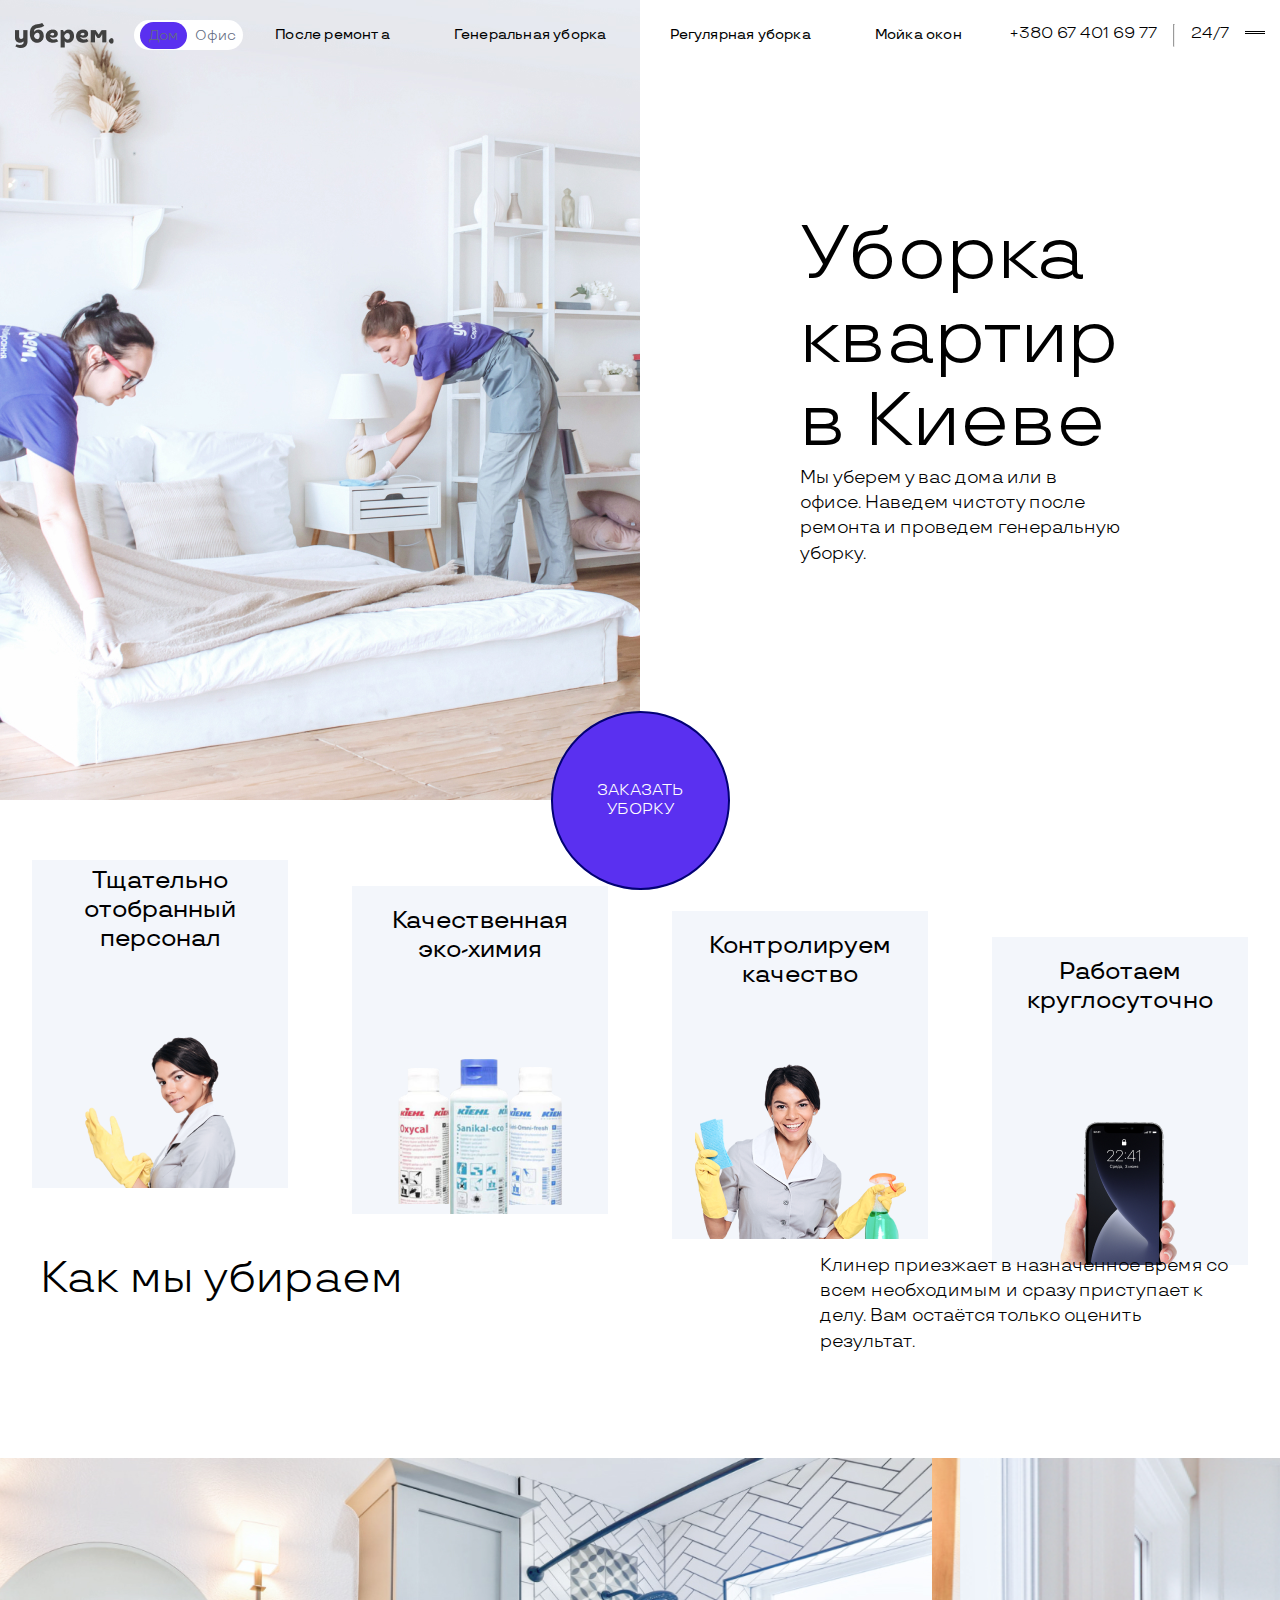
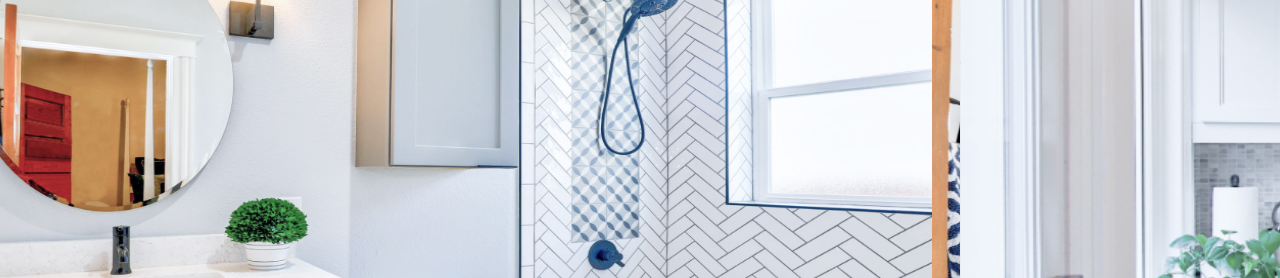
==== commit 76b50005: "Add files via upload" ====
--- a/index.html
+++ b/index.html
@@ -1,7 +1,7 @@
-<!DOCTYPE html>
+<!DOCTUPE html >
 <html lang="ru" >
 <html lang="eng" >
-<html lang="aze" >
+
 <head>	
     <meta charset="UTF-8">
 	<title>Тестовое задание Мурадян Людмила.</title>
@@ -10,97 +10,106 @@
 	<meta name="description" content="Описание содержимого страницы">
 	<meta name="robots" content="index, follow">	
 	
+	
 	<link rel="stylesheet" type="text/css" href="style.css">
-	<link rel="preconnect" href="https://fonts.googleapis.com">
-	<link rel="preconnect" href="https://fonts.gstatic.com" crossorigin>
-	<link href="https://fonts.googleapis.com/css2?family=Roboto&display=swap" rel="stylesheet">
-	<link rel="stylesheet" href="https://cdnjs.cloudflare.com/ajax/libs/font-awesome/4.7.0/css/font-awesome.min.css">
+	<link href = "font/tt-travels/stylesheet.css" rel = "stylesheet" type = "text/css" />
 	
-	<body>	
-	<div class ="top-lang"><div class ="wrap-lang"><div class ="lang">Eng</div><div class ="lang">Aze</div><div class ="lang">Rus</div> </div></div>
-	
+	<body>
+	<script async src="js/script.js"></script>
 	<div class ="content-block">
-		<div class ="wrap-menu">
-			<div class ="logo"><div class = "logo2"><span>Logo</span></div></div>
-			<div class ="main-menu">
-				<ul class ="main-link">
-					<li><a href="#">Lorem ipsum dolor sit </a></li>
-					<li><a href="#">Lorem ipsum dolor</a></li>
-					<li><a href="#">Lorem ipsum dolor</a></li>
-				</ul>
-				<ul class ="main-link">
-					<li><a href="#">Lorem ipsum</a></li>
-					<li><a href="#">Lorem ipsum dolor sit amet,  consectetur adipiscing</a></li>
-					<li><a href="#">Lorem ipsum dolor sit</a></li>
-				</ul>
+		<div class ="top-nav">
+			<div class = "nav-check"> 
+				<div class ="logo-img"><img src="image/logo.png" alt="logo"></div>
+				<div class="switch-button">
+					<input class="switch-button-checkbox" type="checkbox"></input>
+					<label class="switch-button-label" for=""><span class="switch-button-label-span">Дом</span></label>
+				</div>
+				<div class ="main-menu"><li>После ремонта</li><li>Генеральная уборка</li><li>Регулярная уборка</li><li>Мойка окон</li></div>
+				<div class ="tel"><div>+380 67 401 69 77</div><hr><div>24/7</div></div>
+				<div class ="double-line" href ="javascript:void(0);" onclick="myFunction();"></div>
+			</div>		
+		</div>	
+		<div class ="header">
+			<div class ="header-img"></div>	
+			<div class ="wrap"><div class ="wrapper"><div class ="wrap-circle"><span class ="wrap-text">Заказать уборку</span></div></div></div>	
+			<div class ="header-text"> 		
+				<h1>Уборка квартир в Киеве<h1> 
+				<span>Мы уберем у вас дома или в офисе. Наведем чистоту после ремонта и проведем генеральную уборку.</span>
+			</div>		
+		</div>
+		<div class ="features-wrap">
+		<div class ="itm">
+		<div class ="text">Не нужно тратить время, силы и ресурсы на размещение вакансий, проведение собеседований, проверку кандидатов на должность уборщицы. За счет больших объемов мы можем сделать это эффективнее.</div>
+			<div class ="features">			
+				<div class = "features-text"><span>Тщательно отобранный персонал</span></div> 
+				<div class = "features-img"><img src="image/feat1.png" alt="Уборка в Киеве"></div>
 			</div>
 		</div>
-		<div class ="top-menu" id="myTopnav">	
-				<a href="javascript:void(0);" class="icon" onclick="myFunction()"><i class="fa fa-bars"></i> <a href="#" class = "menu">Меню</a></a>
-				<li class ="top itm1"><a href="#">Пункт меню</a></li>
-				<li class ="top itm2"><a href="#">Длинный пункт меню</a></li>
-				<li class ="top itm3"><a href="#">Очень длинный пункт меню</a></li>
-				<li class ="top itm4"><a href="#">Еще пункт</a></li>
-				<li class ="top itm5"><a href="#">П. пункт</a></li>
-							
+		<div class ="itm">
+		<div class ="itm2"></div>
+			<div class ="features">
+				<div class = "features-text"><span>Качественная эко-химия</span></div>
+				<div class = "features-img"><img src="image/featitm1.png" alt="Мойка окон"><img src="image/featitm2.png" alt="Мойка окон"><img src="image/featitm3.png" alt="Мойка окон"></div>
+			</div>	
 		</div>
-		<div class ="form">
-			<div class ="form-block">
-			<p>Форма</p>
-				<form action="#" name="contact-form">
-				<fieldset class ="item1" >
-				<legend>Label#1</legend>
-					<label for="label1"><input type="text" name="name1"></label>
-				</fieldset>
-				<fieldset class ="item2">			
-					<legend>Label#2	</legend>
-						<label for="label2"><input type="text" name="name2"></label>
-				</fieldset>
-				<fieldset>
-					<legend>Label#3</legend>
-						<label for="label3"><input type="text" name="name3"></label>
-				</fieldset>
-				<fieldset class ="item2">
-					<legend>Label#4</legend>
-						<label for="label4"><input type="text" name="name4"></label>
-				</fieldset>
-				<fieldset>
-					<legend>Label#5</legend>
-						<label for="label5"><input type="text" name="name5"></label>
-				</fieldset>
-						<button form= "contact-form" type="submit">submit</button>
-						
-				</form>
-			</div>
-			<div class ="form-text"><span>Lorem ipsum dolor sit amet, consectetur adipisicing elit, sed do eiusmod tempor incididunt ut labore et </span>
-			<span><p>Ut enim ad minim veniam, quis nostrud exercitation</p></span>
-			<button form= "contact-form" type="button">more</button>
-			</div>
+		<div class ="itm">
+		<div class ="itm3"></div>
+			<div class ="features">
+				<div class = "features-text"><span>Контролируем качество</span></div>
+				<div class = "features-img"><img src="image/feat3.png" alt="Уборка в Киеве"></div>
+			</div>	
 		</div>
-		<div class ="foto-info">
-			<div class ="info">
-				<div class ="info-text"><h2>Lorem ipsum dolor sit </h2><span>Lorem ipsum dolor sit amet, consectetur adipisicing elit, sed do eiusmod tempor </span></div>
-			</div>
-			<div class ="info">
-				<div class ="info-text"><h2>Lorem ipsum</h2><span>Lorem ipsum dolor sit amet, consectetur elit, sed do</span></div>
-			</div>
-			<div class ="info">
-				<div class ="info-text"> <h2>Lorem ipsum dolor</h2><span>Lorem ipsum dolor sit amet, consectetur adipisicing elit, sed do eiusmod tempor Lorem </span></div>
-			</div>
-		</div >
-		<div id="tileId" class ="tile">
-			<div class = "item-open"></div><div class = "item-open"></div><div class = "item-open"></div><div class = "item-open"></div><div class = "fild-item2 item-open"></div><div class = "fild-item2 item-open"></div>
-			<div class = "fild-item2 item-open"></div><div class = "fild-item2 item-open"></div><div class = "fild-item2 item-open"></div><div class = "fild-item2 item-open"></div><div class = "fild-item2 item-open"></div><div class = "fild-item2 item-open"></div>			
+		<div class ="itm">
+		<div class ="itm4"></div>
+			<div class ="features">
+				<div class = "features-text"><span>Работаем круглосуточно</span></div>
+				<div class = "features-img"><img src="image/feat4.png" alt="Уборка в Киеве"></div>
+			</div>	
 		</div>
-		<div class="more">More</div>
-	
-		<div class = "text-fild">
-			<div></div><div></div><div></div><div class ="itm"></div><div class ="itm"></div>
-			<div class ="itm"></div><div class ="itm"></div><div class ="itm"></div><div class ="itm"></div>
 		</div>
 	
+		<div class="howclean">
+			<div class ="howclean-title">Как мы убираем</div>
+			<div class = "howclean-text">Клинер приезжает в назначенное время со всем необходимым и сразу приступает к делу. Вам остаётся только оценить результат.</div>		
+		</div>
+
+
 	</div>
+	<div class ="wraps">
+				<div class="headers">
+					<label for ="slide-1" onclick="currentSlide(1); "> <span class ="arrow" >&rarr;</span> Кухня</label>	
+					<label for ="slide-2" onclick="currentSlide(2)"; ><span class ="arrow">&rarr;</span> Комнаты</label>	
+					<label for ="slide-3" onclick="currentSlide(3)"; ><span class ="arrow" >&rarr;</span> Ванная</label>	
+					<label for ="slide-4" onclick="currentSlide(4)"; ><span class ="arrow" >&rarr;</span> Прихожая</label>	
+				</div>
+				<div class ="slide-placeholder">				
+				<input id ="slide-1" type ="radio" name ="slides" checked>
+				<section class ="slide slide-one">
+				  <a href = "#" data-tooltip="Моем пол" class ="tooltip item1" ></a>
+				  <a href = "#" data-tooltip="Моем плиту" class ="tooltip item2" ></a>
+				  <a href = "#" data-tooltip="Чистим фассады вытяжки" class ="tooltip item3"></a>
+				  <a href = "#" data-tooltip="Выносим мусор" class ="tooltip item4"></a>
+				  <a href = "#" data-tooltip="Протираем столешницу" class ="tooltip item5"></a>
+				  <a href = "#" data-tooltip="Моем фассады кухонных гарнитуров" class ="tooltip item6" ></a>
+				  <a href = "#" data-tooltip="Моем посуду" class ="tooltip item7"></a>				
+				</section>
+		
+				<input id ="slide-2" type ="radio" name ="slides">
+				<section class ="slide slide-two">				 
+					<a href = "#" data-tooltip="Моем пол" class ="tooltip item1" ></a>
+					<a href = "#" data-tooltip="Моем плиту" class ="tooltip item2" ></a>
+					<a href = "#" data-tooltip="Чистим фассады вытяжки" class ="tooltip item3"></a>
+					<a href = "#" data-tooltip="Выносим мусор" class ="tooltip item4"></a>
+					<a href = "#" data-tooltip="Протираем столешницу" class ="tooltip item5"></a>
+					<a href = "#" data-tooltip="Моем фассады кухонных гарнитуров" class ="tooltip item6" ></a>
+					<a href = "#" data-tooltip="Моем посуду" class ="tooltip item7"></a>			
+				</section>
 
-<script async src="js/script.js"></script>
-	</body>
-	+				<input id ="slide-3" type ="radio" name ="slides">
+				<section class ="slide slide-three">f</section>
+				
+				<input id ="slide-4" type ="radio" name ="slides">
+				<section class ="slide slide-four">	</section>
+			</div>
+	</div>
+	</body>--- a/style.css
+++ b/style.css
@@ -1,386 +1,673 @@
-
-* {outline: none;}
- html,body,button {	
-	font-family: "Roboto", "Arial", sans-serif;
-	 background-color: #e8e8e9;	 
-	 margin: 0;	 
+	* {outline: none;}
+	body {
+		font-family: 'TT Travels';
+		font-style: normal;
+		margin: 0 auto;
+	}
+
+	.content-block {
+		display: flex;
+		flex-direction: column;
+		justify-content: center;
+		overflow: hidden;
+		min-width: 380px;
+	}
+	.header {
+		display: flex;
+		position: relative;
+		justify-content: center;	 
+	}
+	.header-img {
+		background: #ffffff url('image/headimg.jpg') no-repeat;
+		height: 800px;
+		width: 50%;
+		background-size: cover;
+	}
+	.header-text {
+		display: flex;
+		flex-direction: column;
+		width: 50%;
+		justify-content: center;
+		align-items: center;
+	}
+	.header-text h1 {
+		font-weight: 400;
+		font-size: 76px;
+		line-height: 110%;
+		width: 50%;
+		margin: 0;
+		bottom: 10px;
+		position: relative;
+	}
+	.header-text span {
+		font-weight: 400;
+		font-size: 18px;
+		line-height: 140%;
+		width: 50%;	
+	}
+	.top-nav {
+		display: flex;
+		justify-content: space-around;
+		height: 70px;
+		position: absolute;
+		top: 0;
+		z-index: 1;
+		width: 100%;
+	}
+	.logo-img {
+		margin-right: 20px;
+	}
+	.nav-check {
+		display: flex;
+		align-items: center;
+		justify-content: center;
+	}
+	.switch-button {
+		background: #ffffff;
+		border-radius: 30px;
+		overflow: hidden;
+		height: 30px;
+		text-align: center;
+		font-size: 14px;
+		color: #636C81;
+		position: relative;
+		padding-right: 50px;    
+	}
+	.switch-button:before {
+		content: "Офис";
+		position: absolute;
+		top: 0;
+		bottom: 0;
+		right: 0;
+		width: 50%;
+		display: flex;
+		align-items: center;
+		justify-content: center;
+		z-index: 3;
+		pointer-events: none;
+	}
+	.switch-button-checkbox  {
+		cursor: pointer;
+		position: absolute;
+		top: 0;
+		left: 0;
+		bottom: 0;
+		width: 100%;
+		height: 100%;
+		opacity: 0;
+		z-index: 2;
+	}
+	.switch-button-checkbox + .switch-button-label {
+		position: relative;
+		padding: 7px 15px;
+		display: block;
+		user-select: none;
+		pointer-events: none;
+	}
+	.switch-button-checkbox:checked  + .switch-button-label:before  {
+		transform: translateX(50px);
+		transition: transform 300ms linear;
+	}
+	.switch-button-label:before {
+		content: "";
+		background: #5A30F0;
+		height: 90%;
+		width: 80%;
+		position: absolute;
+		left: 2%;
+		top: 2%;
+		right: 2%;
+		bottom: 2%;
+		margin: auto;
+		border-radius: 30px;
+		transform: translateX(0);
+		transition: transform 300ms;
+	}
+	.switch-button-label-span {
+		position: relative;
+	}
+	.main-menu {
+		display: flex
+	}
+	.main-menu li {
+		list-style: none;
+		margin: 0px 32px;
+		font-weight: 500;
+		font-size: 14px;
+		line-height: 120%;
+		letter-spacing: 0.2px;
+		cursor: pointer;
+	}
+	.tel {
+		display: flex;
+	}
+	.tel div {
+		padding: 0px 16px;
+	}
+	.tel hr {
+		margin: 0;
+		height: 21px;
+	}
+	.double-line {
+		border-bottom: double 3px #000000;
+		width: 20px;
+		margin-bottom: 5px;
+	}
+	.wrap-circle {
+		position: fixed;
+		width: 175px;
+		height: 175px;  
+		border-radius: 100px;
+		background: #5A30F0;
+		color: white;
+		text-transform: uppercase;
+		display: flex;
+		justify-content: center;
+		align-items: center;
+		animation: circ 10s infinite linear;
+		border: 2px solid #020174;
+	}
+	.wrap-text {
+		width: 70%;
+		text-align: center;
+	}
+	.wrapper {
+		position: fixed;
+		width: 200px;
+		height: 200px;
+		display: flex;
+		justify-content: center;
+		align-items: center;
+		border-radius: 100px;
+		bottom: 0;
+	}
+	.wrap {
+		position: fixed;
+		width: 400px;
+		height: 300px;
+		display: flex;
+		justify-content: center;
+		align-items: center;
+		border-radius: 100px;
+		bottom: 0;
+	}
+	@keyframes circ {
+		100% {transform: rotate(-360deg);}
+	}
+	@keyframes circ-small {
+		100% {transform: scale(0.8);}
+	}
+	.animation-circ-small {
+		animation: circ-small ease 10s;
+		animation-fill-mode: forwards;	
+	}
+	.features-wrap{
+		display: flex;
+		justify-content: space-around;
+	}
+	.itm{
+		display: block;	
+		height: 328px;
+		width: 20%;
+		margin: 60px 0;
+	}
+	.text {
+		display: none;	
+	}
+	.itm:hover {
+		background: #5A30F0;
+		display: block;	
+	}
+	.features {
+		height: inherit;
+		width: 100%;
+		background: #F3F6FB;	
+		display: flex;
+		flex-direction: column;
+		justify-content: space-between;
+		align-items: center;
+	}
+	.features-text {
+		height: 30%;
+		display: flex;
+		justify-content: center;
+		align-items: center;
+		 width: 70%;
+		text-align: center;
+		font-size: 24px;
+		font-weight: 500;
+	}
+
+	.features-img {
+		display: flex;
+		justify-content: center;
+		align-items: center;
+	}
+	.animation	{
+		animation: slide-up ease 3s;
+		animation-fill-mode: forwards;
+		
+	}
+	.features:hover{
+		animation: fadeOut ease 3s;
+		animation-fill-mode: forwards;
+	}
+
+	@keyframes fadeOut {
+		0% {opacity:1;}
+		100% {opacity:0;}
+	}
+	.itm2 {
+		margin-top: 10%;
+	}
+	.itm3 {
+		margin-top: 20%;
+	}
+	.itm4 {
+		margin-top: 30%;
+	}
+	@keyframes slide-up {
+	  100% {
+		margin-top: 0%;   
+	  }
+	}
+
+	.howclean{
+		display: flex;	
+		height: 200px;
+		padding: 5px 40px;
+	}
+	.howclean-title {
+		width: 50%;
+		font-weight: 400;
+		font-size: 44px;
+		line-height: 120%;	
+	}
+	.howclean-text {
+		width: 50%;
+		font-weight: 400;
+		font-size: 18px;
+		line-height: 140%;
+		padding-left: 30%;
+	}
+	.howclean-animation{
+		animation: howclean ease 3s;
+		animation-fill-mode: forwards;	 
+	}	
+	@keyframes howclean {
+		100%{
+		 transform: translateY(-200px);
+		}
+	}
+	@keyframes placeholder {
+		100%{
+		 transform: translate(17%, -200px);
+		}
+	}
+	.placeholder-animation{
+		animation: placeholder ease 3s;
+		animation-fill-mode: forwards;	
+		animation-iteration-count: 1;
+	}
+	.left-menu-li:hover {
+		font-style: italic;
+	}
+	@keyframes leftmenu {
+		100%{
+		 transform: translateX(0); 
+		}
+	}
+	.leftmenu-animation{
+		animation: leftmenu  ease 3s;
+		animation-fill-mode: forwards;	
+	}
+	[data-tooltip] {
+		padding: 5px;
+		position: relative;
+		background: #eee;
+		border-radius: 3px;   
+	 }
+	[data-tooltip]:before {
+		content: ""; 
+		border: solid transparent;
+		position: absolute;
+		top: 100%;
+		left: 50%;
+		border-top-color: #eee;
+		border-width: 9px;
+		margin-left: -9px;
+	} 	
+	[data-tooltip]::after {
+		content: attr(data-tooltip);
+	} 
+	.tooltip {
+		position: absolute;
+		pointer-events: none;
+		text-decoration: none;
+		font-size: 12px;
+		transform: scale(0.2, 0.2);
+		animation: tooltip  ease 3s;
+		animation-fill-mode: forwards;
+		animation-delay: 3s;
+	}
+	@keyframes tooltip {
+		100%{
+		 transform: scale(1, 1); 
+		}
+	}
+	.item7 {
+		left: 75%;
+		top: 60%;
+	}
+	.item6 {
+		left: 50%;
+		top: 40%;
+	}
+	.item5 {
+		left: 50%;
+		top: 75%;
+	}
+	.item4 {
+		left: 45%;
+		top: 60%;
+	}
+	.item3 {
+		left: 25%;
+		top: 30%;
+	}
+	.item2 {
+		left: 30%;
+		top: 50%;
+	}
+	.item1 {
+		left: 20%;
+		top: 90%;
+	}
+	.arrow {
+		display: none;
+	}
+	section {
+		left: 100px;
+	}
+	.wraps {
+		height: 620px;
+		width: 100%;
+		overflow: hidden;
+		color: white;
+		text-align: center;
+		position: relative;
+		margin-top: -200px;
+	}
+	.headers {
+		background: #5A30F0;
+		position: absolute;
+		top: 0;
+		left: 0;
+		z-index: 900;
+		width: 25%;
+		height: 620px;
+		transform: translateX(-100%);
+		display: flex;
+		flex-direction: column;
+		justify-content: center;
+		align-items: baseline;
+	}
+	.headers label {
+		color: white;
+		cursor: pointer;
+		display: inline-block;
+		font-weight: 300;
+		font-size: 44px;
+		line-height: 120%;
+		padding: 10px 10px 10px 40px;
+	}
+	.slide {
+		height: 100%;
+		width: 100%;
+		position: absolute;
+		top: 0;	
+		z-index: 10;
+		transition: left 0s .75s;
+		margin-left: -20%;
+
+	}
+	.slide-one {
+		background-image: url('image/kitchen.jpg');
+		background-size: 85% 100%;
+		
+	}
+	.slide-two {
+		background-image: url('image/bathroom.jpg');
+		background-size: 85% 100%;
+
+	}
+	.slide-three {
+		background-image: url('image/kitchen.jpg');
+		background-size: 85% 100%;
+		
+	}
+	.slide-four {
+		background-image: url('image/bathroom.jpg');
+		background-size: 85% 100%;
+
+	}
+	[id^='slide']:checked + .slide {
+		left: 20%;
+		z-index: 100;
+		transition: left .65s ease-out;
+		animation: anim-slide ease 3s;
+		animation-iteration-count: 1;
+		animation-fill-mode: forwards;
+		animation-iteration-count: 1;
+		margin-left: -20%;
+		transform:  translateX(100%) scale(1.5, 1.5);
+	}	
+	.anim-slide {
+		animation:  anim-slide ease 3s;
+		animation-fill-mode: forwards;	
+		animation-iteration-count: 1;	
+	}
+	@keyframes anim-slide {	
+		100%{
+		 transform: scale(1, 1); 
+		}
+	}
+	.slide-placeholder {
+		height: 100%;
+		position: absolute;
+		width: 100%;
+		top: 200px;
+		overflow: hidden;
+	}
+@media (max-width: 1240px){
+	.nav-check {
+		touch-action: auto;
+		flex-wrap: wrap;
+	}
+	.logo-img {
+		flex-basis: 20%;
+		padding-left: 20px;
+	}
+	.switch-button {
+		flex-basis: 170px;
+		padding-right: 0;
+	}
+	.switch-button:before {
+		left: 15px;
+		right: auto;
+		width: auto;
+	}
+	.switch-button-label::before {
+		width: 50%;
+		margin: 0;
+	}
+	.switch-button-checkbox:checked + .switch-button-label::before{
+	  transform: translateX(75px);
+	}
+	.switch-button-label-span {
+		padding-left: 80px;
+	}
+	.main-menu {
+		display: flex;
+		flex-basis: 100%;
+		order: 4;
+		justify-content: space-around;
+	}
+	.tel {
+		margin-left: auto;
+	}
+	.double-line {
+		margin-right: 3%;
+	}
+	.header-text h1 {
+		width: 80%;
+		bottom: 0;
+
+	}
+	.itm2, .itm3, .itm4 {
+		margin-top: 0;
+	}
+	.features-wrap {
+		flex-wrap: wrap;
+	}
+	.itm {  
+		width: 40%;
+		margin: 10px 0;
+	}
+	.headers {
+		width: 28%;
+		padding-left: 0;
+	}
+	.headers label {
+	font-size: 33px;
+	}
 }
-a {
-text-decoration: none;
+@media (max-width: 926px){
+	.header-text{
+		position: absolute;
+		top: 150px;
+		width: auto;
+	}
+	.header-img {
+		width: 100%;
+	}
+	.header-text h1{
+		font-size: 60px;
+	}	
+
+	.howclean {
+		flex-direction: column;
+		height: auto;
+		padding: 40px;
+	}
+	.howclean-title {
+		width: auto;
+	}
+	.howclean-text {
+		width: auto;
+		padding-left: 0;
+	}
+	.headers {
+		width: 100%;
+		padding: 0 0 20px 0;
+		height: 14%;	
+		flex-direction: row;
+		flex-wrap: wrap;
+		justify-content: flex-start;
+	}
+	@keyframes placeholder {
+		100%{
+		 transform: translateY(-100px);
+		}
+	}
+	@keyframes howclean {
+		100%{
+		 transform: translateY(-200px);
+		 opacity: 0;
+		}
+	}
+	.slide-one, .slide-two, .slide-three, .slide-four {
+		background-size: cover;
+	}
+	.headers label {			
+		font-size: 36px;
+	}	
 }
-h2 {
-	text-transform: uppercase;
-	font-size: 16px;
-	letter-spacing: 0.012em;
-	line-height: 0.3;
+@media (max-width: 830px){
+	.headers label {
+		width: 40%;
+		padding: 10px 10px 0px 40px;
+	}
+}	
+@media (max-width: 600px){
+	.switch-button {
+		order: 1;
+		width: 100%;
+		margin: 0 35% 20px;
+	}
+	.headers {
+		height: auto;
+		flex-direction: column;
+		align-items: center;
+	}
+	.headers label {
+		padding: 10px 10px 0px 0px;
+		width: 100%;
+	}
+	.slide-placeholder {
+		top: 330px;
+	}
+	.itm {
+		width: 80%;
+	}
+	.double-line {
+		order: 2;
+		border-bottom: double 15px #000;
+		width: 38px;
+	}
+	.main-menu {
+		display: none;
+	}
+	.main-menu.responsive {
+		display: flex;
+		flex-direction: column;	
+		padding: 0 3%;
+		align-items: center;	
+	}
+	.main-menu li {
+		font-size: 26px;
+	}
+	.header-text {
+		top: 250px;
+	}
 }
-.content-block {
-	padding: 50px 20px;
-	max-width: 940px;
-	margin: auto;
-}	
-.top-lang {	
-	height: 50px;
-	background-color: #ffffff;
-	position: absolute;	
-	width: 100%;
-	display: flex;
-	justify-content: flex-end;
-}
-.wrap-lang {
-	display: flex;
-	justify-content: flex-end;
-	margin-right: 15%;
-	width: 100%;
-	cursor: pointer;
-}
-.lang {
-	width: 40px;
-	height: 25px;
-	background-color: #f7f7f7;
-	margin: 10px 5px 0 0;
-	display: flex;
-	justify-content: space-around;
-	align-items: center;
-	border-radius: 3px;
-}
-.lang:hover {
-	background-color: #5f5f5f;
-	color: white;
-}
-.logo {	
-	height: 80px;
-	width: 25%;
-	background-color: #e8e8e9;
-	border-radius: 100% 100%;
-	position: absolute;
-	top: 25px;
-	left: 12%;
-}
-.logo2{
-	display: flex;
-	justify-content: space-around;
-	align-items: center;
-	height: 70px;
-	width: 85%;
-	background-color: #969696;
-	border-radius: 100% 100%;
-	position: relative;
-	top: 12%;
-	left: 8%;
-}
-.logo2 span{
-	color: #ffffff;
-	font-size: 40px;
-	font-weight: 600;
-}
-.main-link {
-	display: flex;
-	justify-content: flex-end;	
-	padding: 0;
-	margin: 0;
-	text-transform: uppercase;
-	letter-spacing: -0.016em;
-	font-size: 13px;
-	font-weight: 500;
-}
-.main-link li {
-	width: 35%;
-	list-style-image: url("img/packman.png");	
-}
-.main-link a {
-	color: black;
-}
-.main-link a:hover {
-	color: #006c86;
-}
-.main-menu {
-	margin-left: 35%;
-	margin-right: -100px;
-}
-.top-menu {	
-    display: flex;
-	justify-content: space-around;
-	margin-top: 20px;
-}
-.top-menu li:hover {
-	background-color: #969696;
-}
-.itm1 {width: 15%;}
-.itm2 {width: 25%;}
-.itm3 {width: 40%;}
-.itm4 {width: 15%;}
-.itm5 {width: 90px;}
-.menu {display: none;}
-.top-menu li {
-	border: 1px solid #969696;
-	justify-content: center;
-	align-items: center;
-	display: flex;
-	text-transform: uppercase;
-	font-size: 17px;
-	background-color: #616161;
-	border-bottom: 3px solid white;
-	height: 50px;
-	list-style-type: none;
-}
-.top-menu a {
-	color: white;
-	
-}
-.top-menu .icon {
-  display: none;
-}
-.form {
-	display: flex;
-	justify-content: space-between;
-	padding: 0 30px 30px 30px;
-	background-color: #cccccc;
-	margin-top: 20px;
-}
-.form-block {
-	width: 40%;	
-}
-form {
-	display: flex;
-    flex-wrap: wrap;
-}
-fieldset {
-    border:0 none;
-	padding: 0;
-	width: 35%;
-}
-.form-block input {
-	width: 100%;
-	border: 2px #616161 solid;
-	height: 30px;
-}
-.form-block p {
-	margin-bottom: 0;
-}
-.item1 {width: 280px;}
-.item2 {
-	margin-right: 30px;
-}
-legend {
-	font-size: 12px;
-	line-height: 2;
-	padding: 5px;
-}
-.form-block button {
-	margin-top: 20px;
-}
-button {
-	width: 170px;
-	height: 37px;
-	background-color: #006c86;
-	color: white;
-	text-transform: uppercase;
-	border-radius: 5px;
-}
-.form-text {
-	width: 30%;
-	background: linear-gradient(315deg, rgb(242, 242, 242), rgb(251, 251, 251));
-	align-self: center;
-	box-shadow: 4px 5px 5px 0px rgba(34, 60, 80, 0.23);
-	padding: 20px;
-	display: flex;
-	flex-direction: column;
-	align-items: center;
-	font-size: 15px;
-	border-radius: 3px;
-}
-.form-text p {
-	font-weight: 600;
-}
-.foto-info {
-	display: flex;
-	flex-wrap: wrap;
-	justify-content: space-between;	
-	margin-top: 25px;
-	line-height: 1;
-}
-.info {
-	display: flex;
-	flex-direction: column;
-	justify-content: flex-end;
-	width: 32%;
-	background-color: #969696;
-	border-radius: 3px;
-	height: 267px;
-}
-.info-text {
-	background-color: #ffffff;
-	height: 30%;
-	padding: 20px;
-}
-.info-text span {
-	font-size: 13px;	
-}
-.tile {
-	display: flex;
-    flex-wrap: wrap;
-	justify-content: space-between;
-	gap: 15px;
-	width: 100%;
-	margin: 30px 0 20px 0;	
-}
-.item-open {
-	width: 15%;
-	height: 100px;
-	background-color: #6f6f6f;
-}
-.more {
-	color: #006c86;
-	text-decoration: underline #006c86;
-	text-transform: uppercase;
-	font-weight: 600;
-	display: none;
-	text-align: center 
-}
-.text-fild {
-	display: flex;
-    flex-wrap: wrap;
-	justify-content: space-between;
-	gap: 15px;	
-	padding: 15px;
-	background-color: #6f6f6f;
-	border-radius: 3px;
-	padding-top: 30px;
-}
-.text-fild div {
-	width: 30%;
-	height: 40px;
-	background-color: #ffffff;
-}
-.line {background-color: #6f6f6f;}
-.itm  {background-color: #cccccc !important;}
-
-@media (min-width: 961px) and (max-width: 1270px) {
-.wrap-menu {
-	position: relative;
-}
-.logo {
-	left: 0;
-	top: -20px;
-}
-}
-@media (max-width: 961px){
-
-.fild-item2  {
-	display: none;
-}
-.more {
-	display: block;
-	cursor: pointer;
-	}
-.tile div {
-	width: 45%;
-}
-.tile {
-	justify-content: space-around;
-}
-
-.top-lang {
-	position: relative;
-}
-.wrap-lang {
-	margin-right: 5%;
-}
-.logo {
-	width: 100%;
-	position: relative;
-	height: 100%;
-	top: 0;
-	left: 0;
-} 
-.logo2 {
-	border-radius: 0;
-	width: 100%;
-	left: 0;
-	height: 100px;
-}
-.content-block {
-	padding: 0 20px;
-	height: auto;
-}
-.main-menu {
-	margin-left: 20px;
-}
-.main-link {
-	display: block;
-}
-.top-menu {
-	background-color: #616161;
-	justify-content: flex-start;
-	align-items: center;
-}
-.top-menu li {display: none;}
-.top-menu .icon {
-    display: block;
-    font-size: 46px;
-    margin: 0 3%;
-}
-.menu {
-	display: block;
-	font-size: 23px;
-}
-.top-menu.responsive {
-	display: flex;
-	flex-direction: column;	
-	padding: 0 3%;
-	align-items: flex-start;	
-}
-.top-menu.responsive li {
-	display: flex;
-	border: none;
-	justify-content: flex-start;
-	width: 100%;
-}
-.top-menu.responsive .menu {
-	display: none;
-}
-.foto-info {
-	flex-direction: column;
-}
-.info {
-	width: 100%;
-	margin-top: 20px;
-}
-.text-fild {
-	flex-direction: column;
-	margin-top: 20px;
-}
-.text-fild div {
-	width: 100%;
-}
-.form {
-	flex-direction: column;
-}
-.form-block {
-	width: 100%;
-}
-.item1 {
-	width: 100%;
-}
-fieldset {
-	width: 45%;
-	padding-right: 14px;
-}
-.form-text {
-	margin-top: 20px;
-	width: auto;
-	align-items: flex-start;
-}
-}
-@media (max-width: 740px) {
-.form  {
-	display: block;
-	}
-.item2 {
-	margin-right: 0;
-}
-fieldset {
-	width: 100%;
-}
-}
+@media (max-width: 400px){
+	.item1 {
+		left: 38%;
+		top: 3%;
+	}
+	.item2 {
+		left: 38%;
+		top: 8%;
+	}
+	.item3 {
+		left: 28%;
+		top: 14%;
+	}
+	.item4 {
+		left: 38%;
+		top: 21%;
+	}
+	.item5 {
+		left: 25%;
+		top: 28%;
+	}
+	.item6 {
+	    left: 29%;
+	    top: 36%;
+	}
+	.item7 {
+		left: 47%;
+		top: 45%;
+	}
+}--- a/font/tt-travels/stylesheet.css
+++ b/font/tt-travels/stylesheet.css
@@ -0,0 +1,216 @@
+@font-face {
+    font-family: 'TT Travels';
+    src: url('TTTravels-DemiBold.eot');
+    src: local('TT Travels DemiBold'), local('TTTravels-DemiBold'),
+        url('TTTravels-DemiBold.eot?#iefix') format('embedded-opentype'),
+        url('TTTravels-DemiBold.woff2') format('woff2'),
+        url('TTTravels-DemiBold.woff') format('woff'),
+        url('TTTravels-DemiBold.ttf') format('truetype');
+    font-weight: 600;
+    font-style: normal;
+}
+
+@font-face {
+    font-family: 'TT Travels';
+    src: url('TTTravels-Medium.eot');
+    src: local('TT Travels Medium'), local('TTTravels-Medium'),
+        url('TTTravels-Medium.eot?#iefix') format('embedded-opentype'),
+        url('TTTravels-Medium.woff2') format('woff2'),
+        url('TTTravels-Medium.woff') format('woff'),
+        url('TTTravels-Medium.ttf') format('truetype');
+    font-weight: 500;
+    font-style: normal;
+}
+
+@font-face {
+    font-family: 'TT Travels';
+    src: url('TTTravels-LightItalic.eot');
+    src: local('TT Travels Light Italic'), local('TTTravels-LightItalic'),
+        url('TTTravels-LightItalic.eot?#iefix') format('embedded-opentype'),
+        url('TTTravels-LightItalic.woff2') format('woff2'),
+        url('TTTravels-LightItalic.woff') format('woff'),
+        url('TTTravels-LightItalic.ttf') format('truetype');
+    font-weight: 300;
+    font-style: italic;
+}
+
+@font-face {
+    font-family: 'TT Travels';
+    src: url('TTTravels-Regular.eot');
+    src: local('TT Travels Regular'), local('TTTravels-Regular'),
+        url('TTTravels-Regular.eot?#iefix') format('embedded-opentype'),
+        url('TTTravels-Regular.woff2') format('woff2'),
+        url('TTTravels-Regular.woff') format('woff'),
+        url('TTTravels-Regular.ttf') format('truetype');
+    font-weight: normal;
+    font-style: normal;
+}
+
+@font-face {
+    font-family: 'TT Travels';
+    src: url('TTTravels-Bold.eot');
+    src: local('TT Travels Bold'), local('TTTravels-Bold'),
+        url('TTTravels-Bold.eot?#iefix') format('embedded-opentype'),
+        url('TTTravels-Bold.woff2') format('woff2'),
+        url('TTTravels-Bold.woff') format('woff'),
+        url('TTTravels-Bold.ttf') format('truetype');
+    font-weight: bold;
+    font-style: normal;
+}
+
+@font-face {
+    font-family: 'TT Travels';
+    src: url('TTTravels-BoldItalic.eot');
+    src: local('TT Travels Bold Italic'), local('TTTravels-BoldItalic'),
+        url('TTTravels-BoldItalic.eot?#iefix') format('embedded-opentype'),
+        url('TTTravels-BoldItalic.woff2') format('woff2'),
+        url('TTTravels-BoldItalic.woff') format('woff'),
+        url('TTTravels-BoldItalic.ttf') format('truetype');
+    font-weight: bold;
+    font-style: italic;
+}
+
+@font-face {
+    font-family: 'TT Travels';
+    src: url('TTTravels-ExtraBold.eot');
+    src: local('TT Travels ExtraBold'), local('TTTravels-ExtraBold'),
+        url('TTTravels-ExtraBold.eot?#iefix') format('embedded-opentype'),
+        url('TTTravels-ExtraBold.woff2') format('woff2'),
+        url('TTTravels-ExtraBold.woff') format('woff'),
+        url('TTTravels-ExtraBold.ttf') format('truetype');
+    font-weight: 800;
+    font-style: normal;
+}
+
+@font-face {
+    font-family: 'TT Travels';
+    src: url('TTTravels-ThinItalic.eot');
+    src: local('TT Travels Thin Italic'), local('TTTravels-ThinItalic'),
+        url('TTTravels-ThinItalic.eot?#iefix') format('embedded-opentype'),
+        url('TTTravels-ThinItalic.woff2') format('woff2'),
+        url('TTTravels-ThinItalic.woff') format('woff'),
+        url('TTTravels-ThinItalic.ttf') format('truetype');
+    font-weight: 100;
+    font-style: italic;
+}
+
+@font-face {
+    font-family: 'TT Travels';
+    src: url('TTTravels-Italic.eot');
+    src: local('TT Travels Italic'), local('TTTravels-Italic'),
+        url('TTTravels-Italic.eot?#iefix') format('embedded-opentype'),
+        url('TTTravels-Italic.woff2') format('woff2'),
+        url('TTTravels-Italic.woff') format('woff'),
+        url('TTTravels-Italic.ttf') format('truetype');
+    font-weight: normal;
+    font-style: italic;
+}
+
+@font-face {
+    font-family: 'TT Travels';
+    src: url('TTTravels-Light.eot');
+    src: local('TT Travels Light'), local('TTTravels-Light'),
+        url('TTTravels-Light.eot?#iefix') format('embedded-opentype'),
+        url('TTTravels-Light.woff2') format('woff2'),
+        url('TTTravels-Light.woff') format('woff'),
+        url('TTTravels-Light.ttf') format('truetype');
+    font-weight: 300;
+    font-style: normal;
+}
+
+@font-face {
+    font-family: 'TT Travels';
+    src: url('TTTravels-ExtraLightItalic.eot');
+    src: local('TT Travels ExtraLight Italic'), local('TTTravels-ExtraLightItalic'),
+        url('TTTravels-ExtraLightItalic.eot?#iefix') format('embedded-opentype'),
+        url('TTTravels-ExtraLightItalic.woff2') format('woff2'),
+        url('TTTravels-ExtraLightItalic.woff') format('woff'),
+        url('TTTravels-ExtraLightItalic.ttf') format('truetype');
+    font-weight: 200;
+    font-style: italic;
+}
+
+@font-face {
+    font-family: 'TT Travels';
+    src: url('TTTravels-Thin.eot');
+    src: local('TT Travels Thin'), local('TTTravels-Thin'),
+        url('TTTravels-Thin.eot?#iefix') format('embedded-opentype'),
+        url('TTTravels-Thin.woff2') format('woff2'),
+        url('TTTravels-Thin.woff') format('woff'),
+        url('TTTravels-Thin.ttf') format('truetype');
+    font-weight: 100;
+    font-style: normal;
+}
+
+@font-face {
+    font-family: 'TT Travels';
+    src: url('TTTravels-MediumItalic.eot');
+    src: local('TT Travels Medium Italic'), local('TTTravels-MediumItalic'),
+        url('TTTravels-MediumItalic.eot?#iefix') format('embedded-opentype'),
+        url('TTTravels-MediumItalic.woff2') format('woff2'),
+        url('TTTravels-MediumItalic.woff') format('woff'),
+        url('TTTravels-MediumItalic.ttf') format('truetype');
+    font-weight: 500;
+    font-style: italic;
+}
+
+@font-face {
+    font-family: 'TT Travels';
+    src: url('TTTravels-BlackItalic.eot');
+    src: local('TT Travels Black Italic'), local('TTTravels-BlackItalic'),
+        url('TTTravels-BlackItalic.eot?#iefix') format('embedded-opentype'),
+        url('TTTravels-BlackItalic.woff2') format('woff2'),
+        url('TTTravels-BlackItalic.woff') format('woff'),
+        url('TTTravels-BlackItalic.ttf') format('truetype');
+    font-weight: 900;
+    font-style: italic;
+}
+
+@font-face {
+    font-family: 'TT Travels';
+    src: url('TTTravels-Black.eot');
+    src: local('TT Travels Black'), local('TTTravels-Black'),
+        url('TTTravels-Black.eot?#iefix') format('embedded-opentype'),
+        url('TTTravels-Black.woff2') format('woff2'),
+        url('TTTravels-Black.woff') format('woff'),
+        url('TTTravels-Black.ttf') format('truetype');
+    font-weight: 900;
+    font-style: normal;
+}
+
+@font-face {
+    font-family: 'TT Travels';
+    src: url('TTTravels-ExtraBoldItalic.eot');
+    src: local('TT Travels ExtraBold Italic'), local('TTTravels-ExtraBoldItalic'),
+        url('TTTravels-ExtraBoldItalic.eot?#iefix') format('embedded-opentype'),
+        url('TTTravels-ExtraBoldItalic.woff2') format('woff2'),
+        url('TTTravels-ExtraBoldItalic.woff') format('woff'),
+        url('TTTravels-ExtraBoldItalic.ttf') format('truetype');
+    font-weight: 800;
+    font-style: italic;
+}
+
+@font-face {
+    font-family: 'TT Travels';
+    src: url('TTTravels-ExtraLight.eot');
+    src: local('TT Travels ExtraLight'), local('TTTravels-ExtraLight'),
+        url('TTTravels-ExtraLight.eot?#iefix') format('embedded-opentype'),
+        url('TTTravels-ExtraLight.woff2') format('woff2'),
+        url('TTTravels-ExtraLight.woff') format('woff'),
+        url('TTTravels-ExtraLight.ttf') format('truetype');
+    font-weight: 200;
+    font-style: normal;
+}
+
+@font-face {
+    font-family: 'TT Travels';
+    src: url('TTTravels-DemiBoldItalic.eot');
+    src: local('TT Travels DemiBold Italic'), local('TTTravels-DemiBoldItalic'),
+        url('TTTravels-DemiBoldItalic.eot?#iefix') format('embedded-opentype'),
+        url('TTTravels-DemiBoldItalic.woff2') format('woff2'),
+        url('TTTravels-DemiBoldItalic.woff') format('woff'),
+        url('TTTravels-DemiBoldItalic.ttf') format('truetype');
+    font-weight: 600;
+    font-style: italic;
+}
+
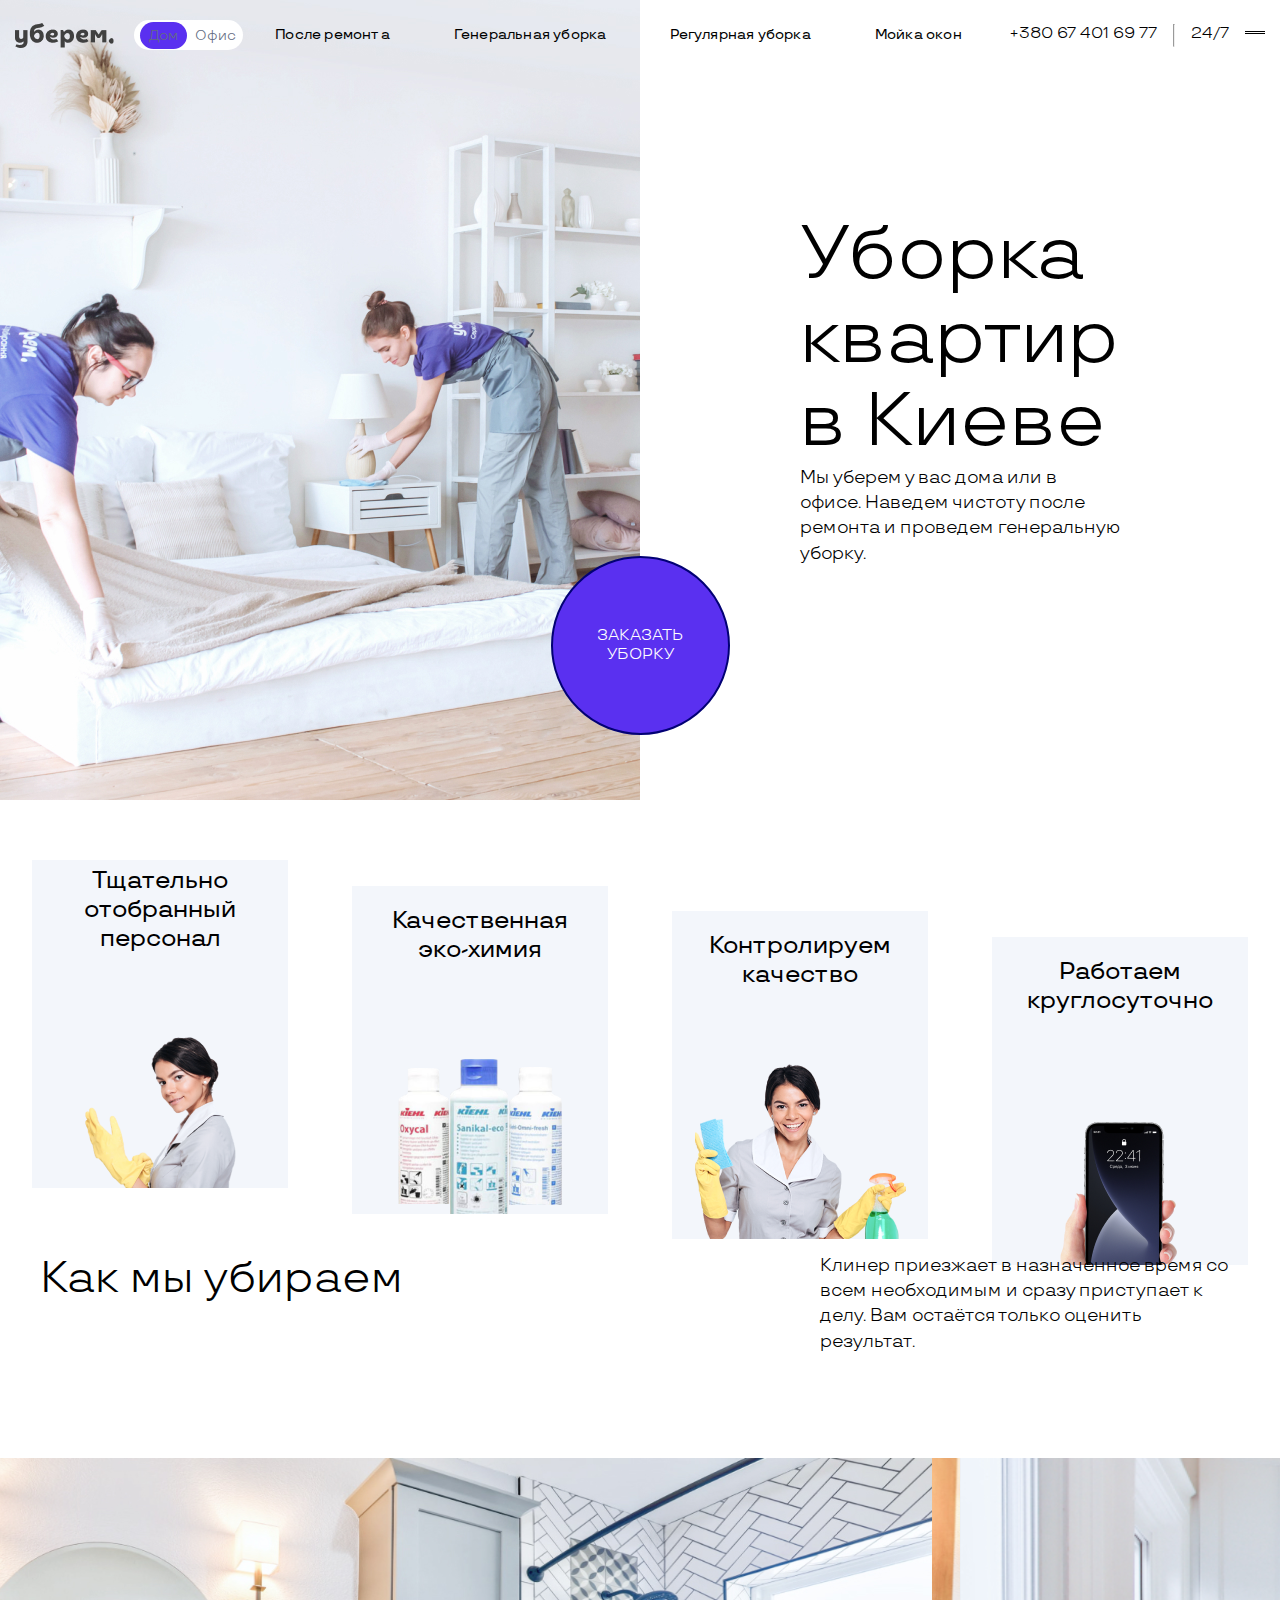
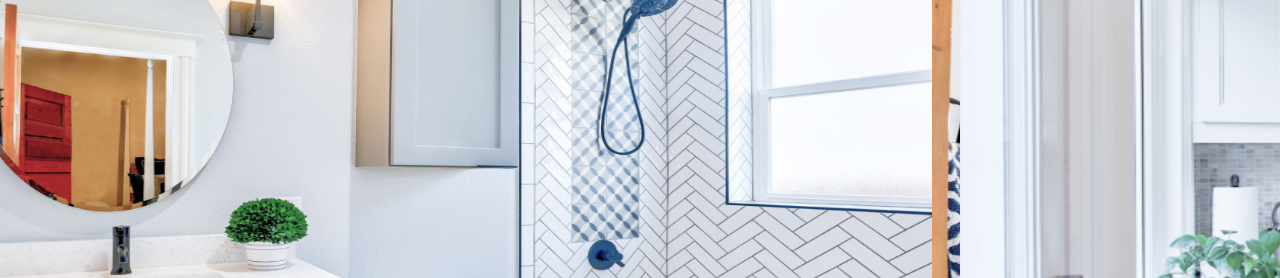
==== commit 3d5727f1: "Update index.html" ====
--- a/index.html
+++ b/index.html
@@ -30,7 +30,7 @@
 			</div>		
 		</div>	
 		<div class ="header">
-			<div class ="header-img"></div>	
+			<div class ="header-img" style='background: rgb(255, 255, 255) url("image/headimg.jpg")'></div>	
 			<div class ="wrap"><div class ="wrapper"><div class ="wrap-circle"><span class ="wrap-text">Заказать уборку</span></div></div></div>	
 			<div class ="header-text"> 		
 				<h1>Уборка квартир в Киеве<h1> 
@@ -112,4 +112,4 @@
 				<section class ="slide slide-four">	</section>
 			</div>
 	</div>
-	</body>+	</body>
--- a/style.css
+++ b/style.css
@@ -9,8 +9,7 @@
 		display: flex;
 		flex-direction: column;
 		justify-content: center;
-		overflow: hidden;
-		min-width: 380px;
+
 	}
 	.header {
 		display: flex;
@@ -22,6 +21,7 @@
 		height: 800px;
 		width: 50%;
 		background-size: cover;
+		display: block;
 	}
 	.header-text {
 		display: flex;
@@ -171,15 +171,13 @@
 		width: 70%;
 		text-align: center;
 	}
-	.wrapper {
-		position: fixed;
+	.wrapper {		
 		width: 200px;
 		height: 200px;
 		display: flex;
 		justify-content: center;
 		align-items: center;
-		border-radius: 100px;
-		bottom: 0;
+		border-radius: 100px;		
 	}
 	.wrap {
 		position: fixed;
@@ -189,7 +187,8 @@
 		justify-content: center;
 		align-items: center;
 		border-radius: 100px;
-		bottom: 0;
+		z-index: 9999;
+		top: 55%;
 	}
 	@keyframes circ {
 		100% {transform: rotate(-360deg);}
@@ -622,7 +621,7 @@
 	}
 	.double-line {
 		order: 2;
-		border-bottom: double 15px #000;
+		border-bottom: double 15px #4011ea;
 		width: 38px;
 	}
 	.main-menu {
@@ -635,10 +634,14 @@
 		align-items: center;	
 	}
 	.main-menu li {
-		font-size: 26px;
+		font-size: 24px;
 	}
 	.header-text {
 		top: 250px;
+	}
+	.wrap {
+		width: 192px;
+		height: 192px;
 	}
 }
 @media (max-width: 400px){
@@ -670,4 +673,14 @@
 		left: 47%;
 		top: 45%;
 	}
-}+	.tel {
+		margin-left: 0;
+	}
+	.switch-button-label-span {
+		padding-left: 50px;
+	}
+	.switch-button-checkbox:checked + .switch-button-label::before {
+	    transform: translateX(50px);
+	    transition: transform 300ms linear;
+	}
+}
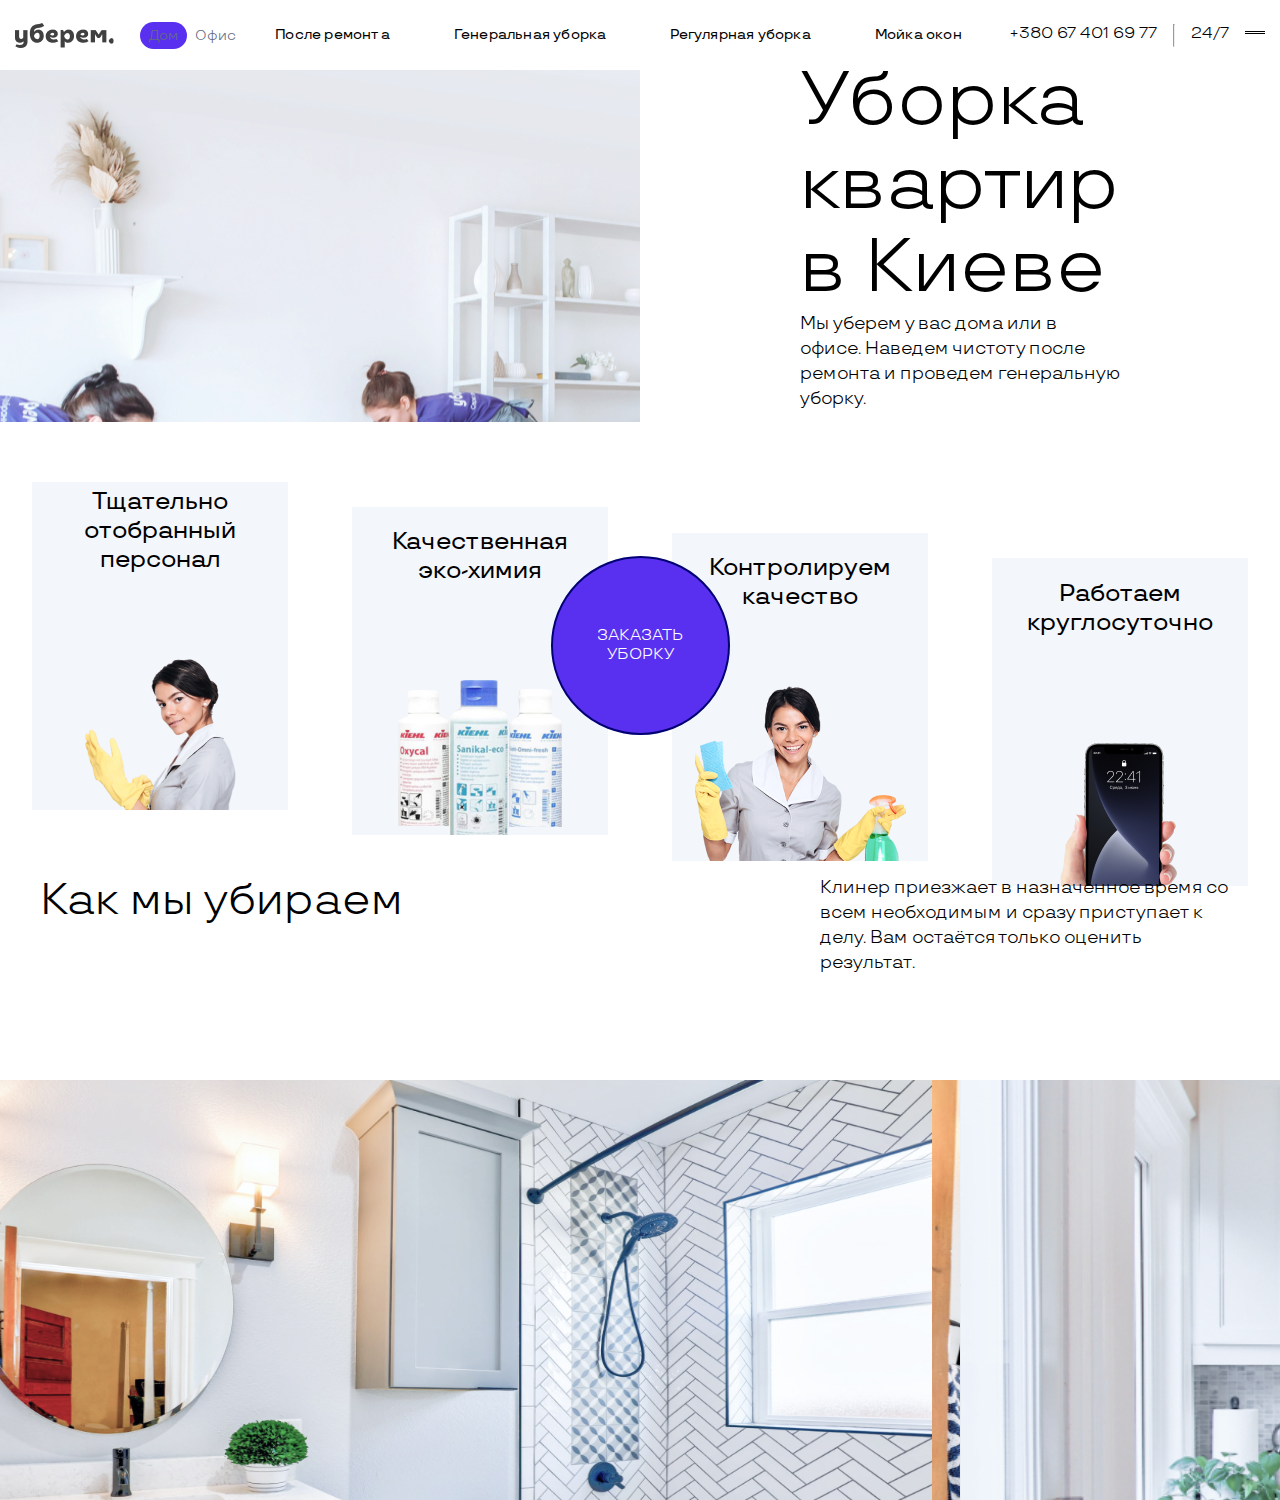
==== commit 2559d3ea: "Update index.html" ====
--- a/index.html
+++ b/index.html
@@ -11,7 +11,7 @@
 	<meta name="robots" content="index, follow">	
 	
 	
-	<link rel="stylesheet" type="text/css" href="style.css">
+	<link rel="stylesheet" type="text/css" href="style.cssl">
 	<link href = "font/tt-travels/stylesheet.css" rel = "stylesheet" type = "text/css" />
 	
 	<body>
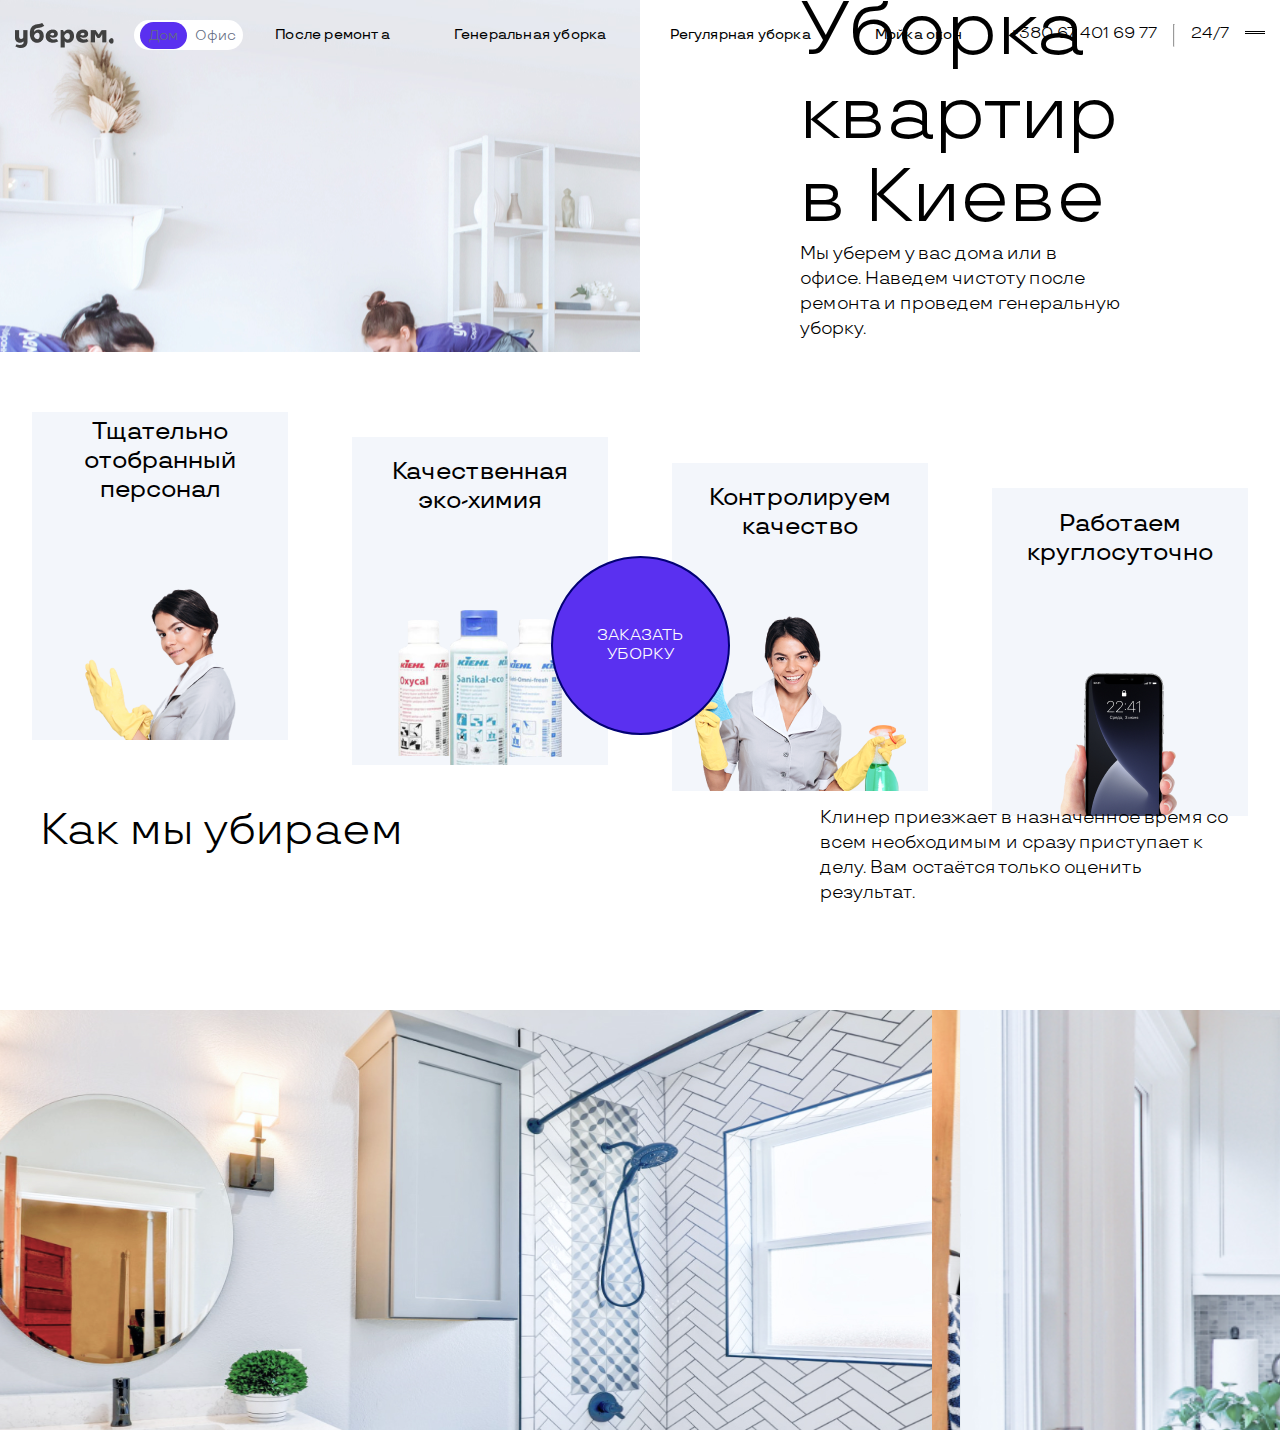
==== commit 8963f12d: "Update index.html" ====
--- a/index.html
+++ b/index.html
@@ -11,7 +11,7 @@
 	<meta name="robots" content="index, follow">	
 	
 	
-	<link rel="stylesheet" type="text/css" href="style.cssl">
+	<link rel="stylesheet" type="text/css" href="style.css">
 	<link href = "font/tt-travels/stylesheet.css" rel = "stylesheet" type = "text/css" />
 	
 	<body>
--- a/style.css
+++ b/style.css
@@ -0,0 +1,689 @@
+	* {outline: none;}
+	body {
+		font-family: 'TT Travels';
+		font-style: normal;
+		margin: 0 auto;
+	}
+
+	.content-block {
+		display: flex;
+		flex-direction: column;
+		justify-content: center;
+		
+
+	}
+	.header {
+		display: flex;
+		position: relative;
+		justify-content: center;	 
+	}
+	.header-img {
+		background: #ffffff url('image/headimg.jpg') no-repeat;
+		background-image: url('image/headimg.jpg') no-repeat;		
+		width: 50%;
+		background-size: cover;
+		display: block;
+	}
+	.header-text {
+		display: flex;
+		flex-direction: column;
+		width: 50%;
+		justify-content: center;
+		align-items: center;
+	}
+	.header-text h1 {
+		font-weight: 400;
+		font-size: 76px;
+		line-height: 110%;
+		width: 50%;
+		margin: 0;
+		bottom: 10px;
+		position: relative;
+	}
+	.header-text span {
+		font-weight: 400;
+		font-size: 18px;
+		line-height: 140%;
+		width: 50%;	
+	}
+	.top-nav {
+		display: flex;
+		justify-content: space-around;
+		height: 70px;
+		position: absolute;
+		top: 0;
+		z-index: 1;
+		width: 100%;
+	}
+	.logo-img {
+		margin-right: 20px;
+	}
+	.nav-check {
+		display: flex;
+		align-items: center;
+		justify-content: center;
+	}
+	.switch-button {
+		background: #ffffff;
+		border-radius: 30px;
+		overflow: hidden;
+		height: 30px;
+		text-align: center;
+		font-size: 14px;
+		color: #636C81;
+		position: relative;
+		padding-right: 50px;    
+	}
+	.switch-button:before {
+		content: "Офис";
+		position: absolute;
+		top: 0;
+		bottom: 0;
+		right: 0;
+		width: 50%;
+		display: flex;
+		align-items: center;
+		justify-content: center;
+		z-index: 3;
+		pointer-events: none;
+	}
+	.switch-button-checkbox  {
+		cursor: pointer;
+		position: absolute;
+		top: 0;
+		left: 0;
+		bottom: 0;
+		width: 100%;
+		height: 100%;
+		opacity: 0;
+		z-index: 2;
+	}
+	.switch-button-checkbox + .switch-button-label {
+		position: relative;
+		padding: 7px 15px;
+		display: block;
+		user-select: none;
+		pointer-events: none;
+	}
+	.switch-button-checkbox:checked  + .switch-button-label:before  {
+		transform: translateX(50px);
+		transition: transform 300ms linear;
+	}
+	.switch-button-label:before {
+		content: "";
+		background: #5A30F0;
+		height: 90%;
+		width: 80%;
+		position: absolute;
+		left: 2%;
+		top: 2%;
+		right: 2%;
+		bottom: 2%;
+		margin: auto;
+		border-radius: 30px;
+		transform: translateX(0);
+		transition: transform 300ms;
+	}
+	.switch-button-label-span {
+		position: relative;
+	}
+	.main-menu {
+		display: flex
+	}
+	.main-menu li {
+		list-style: none;
+		margin: 0px 32px;
+		font-weight: 500;
+		font-size: 14px;
+		line-height: 120%;
+		letter-spacing: 0.2px;
+		cursor: pointer;
+	}
+	.tel {
+		display: flex;
+	}
+	.tel div {
+		padding: 0px 16px;
+	}
+	.tel hr {
+		margin: 0;
+		height: 21px;
+	}
+	.double-line {
+		border-bottom: double 3px #000000;
+		width: 20px;
+		margin-bottom: 5px;
+	}
+	.wrap-circle {
+		position: fixed;
+		width: 175px;
+		height: 175px;  
+		border-radius: 100px;
+		background: #5A30F0;
+		color: white;
+		text-transform: uppercase;
+		display: flex;
+		justify-content: center;
+		align-items: center;
+		animation: circ 10s infinite linear;
+		border: 2px solid #020174;
+	}
+	.wrap-text {
+		width: 70%;
+		text-align: center;
+	}
+	.wrapper {		
+		width: 200px;
+		height: 200px;
+		display: flex;
+		justify-content: center;
+		align-items: center;
+		border-radius: 100px;		
+	}
+	.wrap {
+		position: fixed;
+		width: 400px;
+		height: 300px;
+		display: flex;
+		justify-content: center;
+		align-items: center;
+		border-radius: 100px;
+		z-index: 9999;
+		top: 55%;
+	}
+	@keyframes circ {
+		100% {transform: rotate(-360deg);}
+	}
+	@keyframes circ-small {
+		100% {transform: scale(0.8);}
+	}
+	.animation-circ-small {
+		animation: circ-small ease 10s;
+		animation-fill-mode: forwards;	
+	}
+	.features-wrap{
+		display: flex;
+		justify-content: space-around;
+	}
+	.itm{
+		display: block;	
+		height: 328px;
+		width: 20%;
+		margin: 60px 0;
+	}
+	.text {
+		display: none;	
+	}
+	.itm:hover {
+		background: #5A30F0;
+		display: block;	
+	}
+	.features {
+		height: inherit;
+		width: 100%;
+		background: #F3F6FB;	
+		display: flex;
+		flex-direction: column;
+		justify-content: space-between;
+		align-items: center;
+	}
+	.features-text {
+		height: 30%;
+		display: flex;
+		justify-content: center;
+		align-items: center;
+		 width: 70%;
+		text-align: center;
+		font-size: 24px;
+		font-weight: 500;
+	}
+
+	.features-img {
+		display: flex;
+		justify-content: center;
+		align-items: center;
+	}
+	.animation	{
+		animation: slide-up ease 3s;
+		animation-fill-mode: forwards;
+		
+	}
+	.features:hover{
+		animation: fadeOut ease 3s;
+		animation-fill-mode: forwards;
+	}
+
+	@keyframes fadeOut {
+		0% {opacity:1;}
+		100% {opacity:0;}
+	}
+	.itm2 {
+		margin-top: 10%;
+	}
+	.itm3 {
+		margin-top: 20%;
+	}
+	.itm4 {
+		margin-top: 30%;
+	}
+	@keyframes slide-up {
+	  100% {
+		margin-top: 0%;   
+	  }
+	}
+
+	.howclean{
+		display: flex;	
+		height: 200px;
+		padding: 5px 40px;
+	}
+	.howclean-title {
+		width: 50%;
+		font-weight: 400;
+		font-size: 44px;
+		line-height: 120%;	
+	}
+	.howclean-text {
+		width: 50%;
+		font-weight: 400;
+		font-size: 18px;
+		line-height: 140%;
+		padding-left: 30%;
+	}
+	.howclean-animation{
+		animation: howclean ease 3s;
+		animation-fill-mode: forwards;	 
+	}	
+	@keyframes howclean {
+		100%{
+		 transform: translateY(-200px);
+		}
+	}
+	@keyframes placeholder {
+		100%{
+		 transform: translate(17%, -200px);
+		}
+	}
+	.placeholder-animation{
+		animation: placeholder ease 3s;
+		animation-fill-mode: forwards;	
+		animation-iteration-count: 1;
+	}
+	.left-menu-li:hover {
+		font-style: italic;
+	}
+	@keyframes leftmenu {
+		100%{
+		 transform: translateX(0); 
+		}
+	}
+	.leftmenu-animation{
+		animation: leftmenu  ease 3s;
+		animation-fill-mode: forwards;	
+	}
+	[data-tooltip] {
+		padding: 5px;
+		position: relative;
+		background: #eee;
+		border-radius: 3px;   
+	 }
+	[data-tooltip]:before {
+		content: ""; 
+		border: solid transparent;
+		position: absolute;
+		top: 100%;
+		left: 50%;
+		border-top-color: #eee;
+		border-width: 9px;
+		margin-left: -9px;
+	} 	
+	[data-tooltip]::after {
+		content: attr(data-tooltip);
+	} 
+	.tooltip {
+		position: absolute;
+		pointer-events: none;
+		text-decoration: none;
+		font-size: 12px;
+		transform: scale(0.2, 0.2);
+		animation: tooltip  ease 3s;
+		animation-fill-mode: forwards;
+		animation-delay: 3s;
+	}
+	@keyframes tooltip {
+		100%{
+		 transform: scale(1, 1); 
+		}
+	}
+	.item7 {
+		left: 75%;
+		top: 60%;
+	}
+	.item6 {
+		left: 50%;
+		top: 40%;
+	}
+	.item5 {
+		left: 50%;
+		top: 75%;
+	}
+	.item4 {
+		left: 45%;
+		top: 60%;
+	}
+	.item3 {
+		left: 25%;
+		top: 30%;
+	}
+	.item2 {
+		left: 30%;
+		top: 50%;
+	}
+	.item1 {
+		left: 20%;
+		top: 90%;
+	}
+	.arrow {
+		display: none;
+	}
+	section {
+		left: 100px;
+	}
+	.wraps {
+		height: 620px;
+		width: 100%;
+		overflow: hidden;
+		color: white;
+		text-align: center;
+		position: relative;
+		margin-top: -200px;
+	}
+	.headers {
+		background: #5A30F0;
+		position: absolute;
+		top: 0;
+		left: 0;
+		z-index: 900;
+		width: 25%;
+		height: 620px;
+		transform: translateX(-100%);
+		display: flex;
+		flex-direction: column;
+		justify-content: center;
+		align-items: baseline;
+	}
+	.headers label {
+		color: white;
+		cursor: pointer;
+		display: inline-block;
+		font-weight: 300;
+		font-size: 44px;
+		line-height: 120%;
+		padding: 10px 10px 10px 40px;
+	}
+	.slide {
+		height: 100%;
+		width: 100%;
+		position: absolute;
+		top: 0;	
+		z-index: 10;
+		transition: left 0s .75s;
+		margin-left: -20%;
+
+	}
+	.slide-one {
+		background-image: url('image/kitchen.jpg');
+		background-size: 85% 100%;
+		
+		
+	}
+	.slide-two {
+		background-image: url('image/bathroom.jpg');
+		background-size: 85% 100%;
+		background: url('image/bathroom.jpg');
+
+	}
+	.slide-three {
+		background-image: url('image/kitchen.jpg');
+		background-size: 85% 100%;
+		
+	}
+	.slide-four {
+		background-image: url('image/bathroom.jpg');
+		background-size: 85% 100%;
+
+	}
+	[id^='slide']:checked + .slide {
+		left: 20%;
+		z-index: 100;
+		transition: left .65s ease-out;
+		animation: anim-slide ease 3s;
+		animation-iteration-count: 1;
+		animation-fill-mode: forwards;
+		animation-iteration-count: 1;
+		margin-left: -20%;
+		transform:  translateX(100%) scale(1.5, 1.5);
+	}	
+	.anim-slide {
+		animation:  anim-slide ease 3s;
+		animation-fill-mode: forwards;	
+		animation-iteration-count: 1;	
+	}
+	@keyframes anim-slide {	
+		100%{
+		 transform: scale(1, 1); 
+		}
+	}
+	.slide-placeholder {
+		height: 100%;
+		position: absolute;
+		width: 100%;
+		top: 200px;
+		overflow: hidden;
+	}
+@media (max-width: 1240px){
+	.nav-check {
+		touch-action: auto;
+		flex-wrap: wrap;
+	}
+	.logo-img {
+		flex-basis: 20%;
+		padding-left: 20px;
+	}
+	.switch-button {
+		flex-basis: 170px;
+		padding-right: 0;
+	}
+	.switch-button:before {
+		left: 15px;
+		right: auto;
+		width: auto;
+	}
+	.switch-button-label::before {
+		width: 50%;
+		margin: 0;
+	}
+	.switch-button-checkbox:checked + .switch-button-label::before{
+	  transform: translateX(75px);
+	}
+	.switch-button-label-span {
+		padding-left: 80px;
+	}
+	.main-menu {
+		display: flex;
+		flex-basis: 100%;
+		order: 4;
+		justify-content: space-around;
+	}
+	.tel {
+		margin-left: auto;
+	}
+	.double-line {
+		margin-right: 3%;
+	}
+	.header-text h1 {
+		width: 80%;
+		bottom: 0;
+
+	}
+	.itm2, .itm3, .itm4 {
+		margin-top: 0;
+	}
+	.features-wrap {
+		flex-wrap: wrap;
+	}
+	.itm {  
+		width: 40%;
+		margin: 10px 0;
+	}
+	.headers {
+		width: 28%;
+		padding-left: 0;
+	}
+	.headers label {
+	font-size: 33px;
+	}
+}
+@media (max-width: 926px){
+	.header-text{
+		position: absolute;
+		top: 150px;
+		width: auto;
+	}
+	.header-img {
+		width: 100%;
+	}
+	.header-text h1{
+		font-size: 60px;
+	}	
+
+	.howclean {
+		flex-direction: column;
+		height: auto;
+		padding: 40px;
+	}
+	.howclean-title {
+		width: auto;
+	}
+	.howclean-text {
+		width: auto;
+		padding-left: 0;
+	}
+	.headers {
+		width: 100%;
+		padding: 0 0 20px 0;
+		height: 14%;	
+		flex-direction: row;
+		flex-wrap: wrap;
+		justify-content: flex-start;
+	}
+	@keyframes placeholder {
+		100%{
+		 transform: translateY(-100px);
+		}
+	}
+	@keyframes howclean {
+		100%{
+		 transform: translateY(-200px);
+		 opacity: 0;
+		}
+	}
+	.slide-one, .slide-two, .slide-three, .slide-four {
+		background-size: cover;
+	}
+	.headers label {			
+		font-size: 36px;
+	}	
+}
+@media (max-width: 830px){
+	.headers label {
+		width: 40%;
+		padding: 10px 10px 0px 40px;
+	}
+}	
+@media (max-width: 600px){
+	.switch-button {
+		order: 1;
+		width: 100%;
+		margin: 0 35% 20px;
+	}
+	.headers {
+		height: auto;
+		flex-direction: column;
+		align-items: center;
+	}
+	.headers label {
+		padding: 10px 10px 0px 0px;
+		width: 100%;
+	}
+	.slide-placeholder {
+		top: 330px;
+	}
+	.itm {
+		width: 80%;
+	}
+	.double-line {
+		order: 2;
+		border-bottom: double 15px #4011ea;
+		width: 38px;
+	}
+	.main-menu {
+		display: none;
+	}
+	.main-menu.responsive {
+		display: flex;
+		flex-direction: column;	
+		padding: 0 3%;
+		align-items: center;	
+	}
+	.main-menu li {
+		font-size: 24px;
+	}
+	.header-text {
+		top: 250px;
+	}
+	.wrap {
+		width: 192px;
+		height: 192px;
+	}
+}
+@media (max-width: 400px){
+	.item1 {
+		left: 38%;
+		top: 3%;
+	}
+	.item2 {
+		left: 38%;
+		top: 8%;
+	}
+	.item3 {
+		left: 28%;
+		top: 14%;
+	}
+	.item4 {
+		left: 38%;
+		top: 21%;
+	}
+	.item5 {
+		left: 25%;
+		top: 28%;
+	}
+	.item6 {
+	    left: 29%;
+	    top: 36%;
+	}
+	.item7 {
+		left: 47%;
+		top: 45%;
+	}
+	.tel {
+		margin-left: 0;
+	}
+	.switch-button-label-span {
+		padding-left: 50px;
+	}
+	.switch-button-checkbox:checked + .switch-button-label::before {
+	    transform: translateX(50px);
+	    transition: transform 300ms linear;
+	}
+}
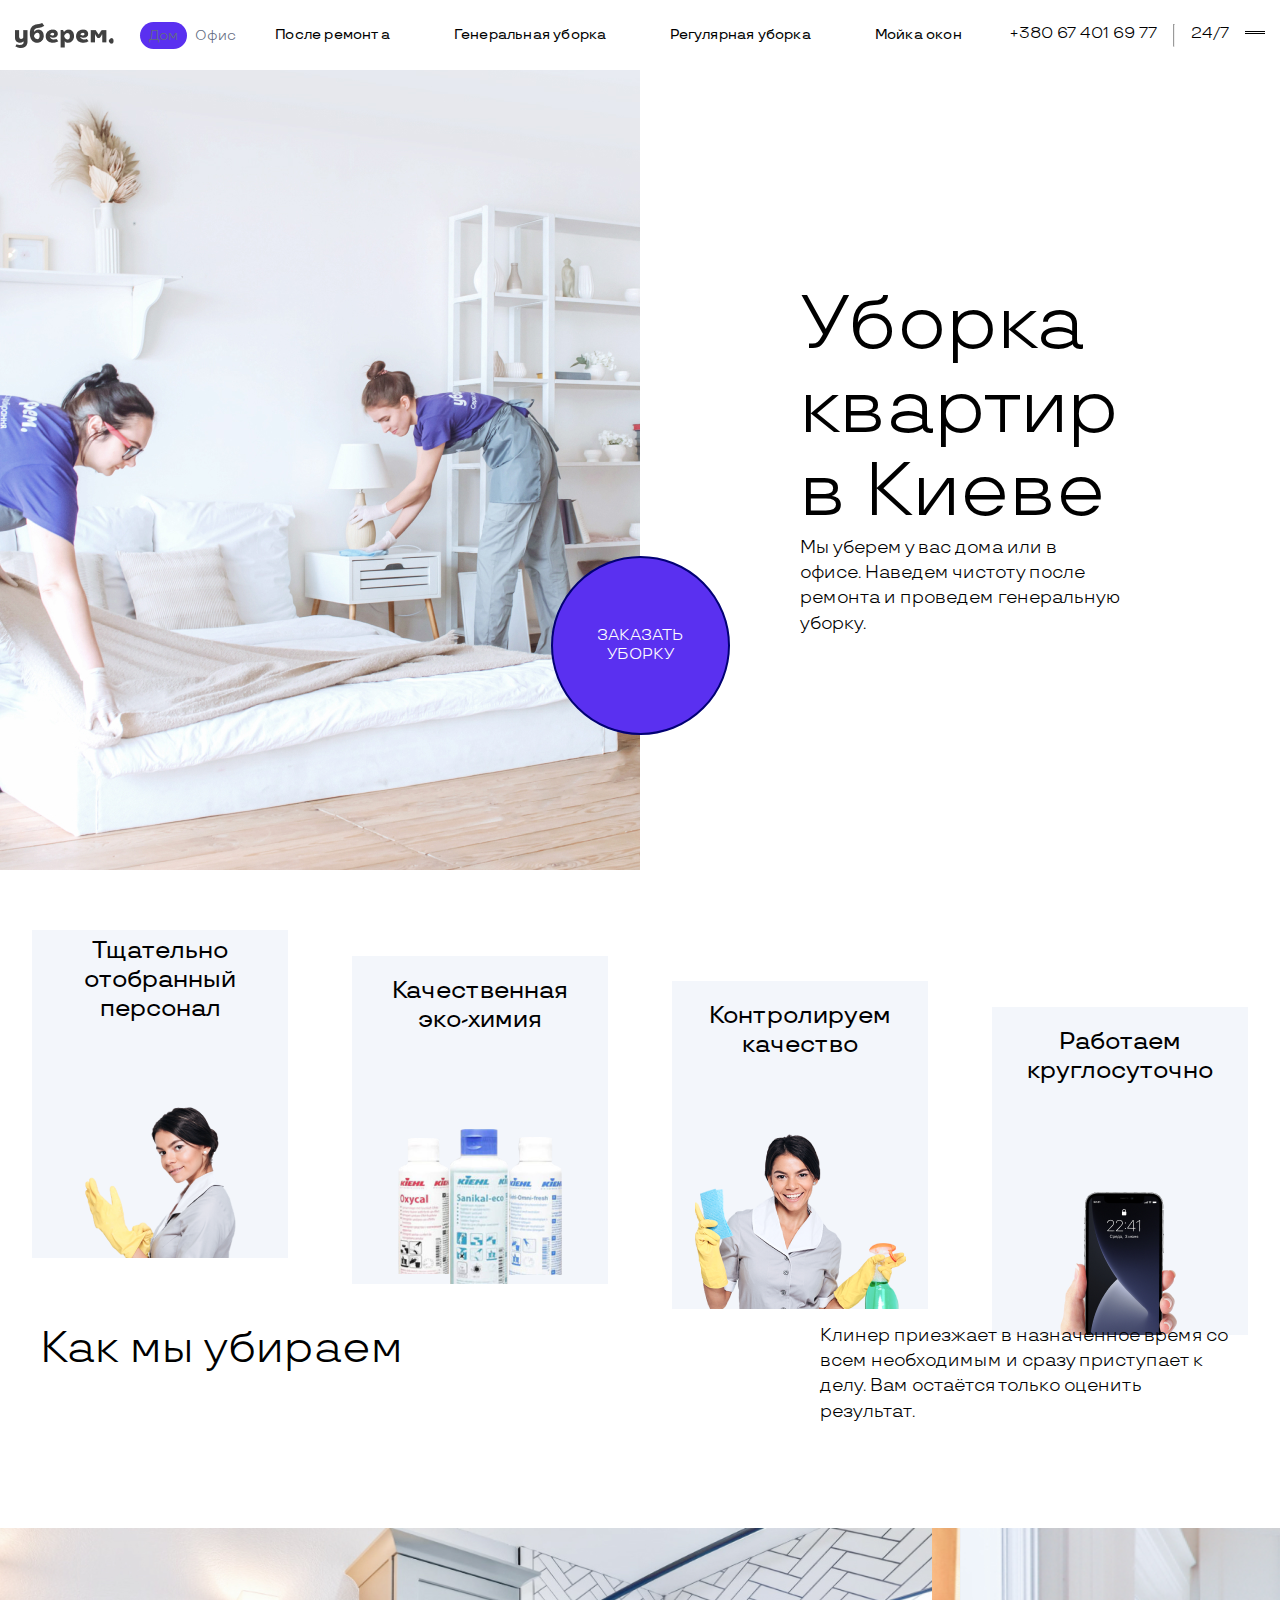
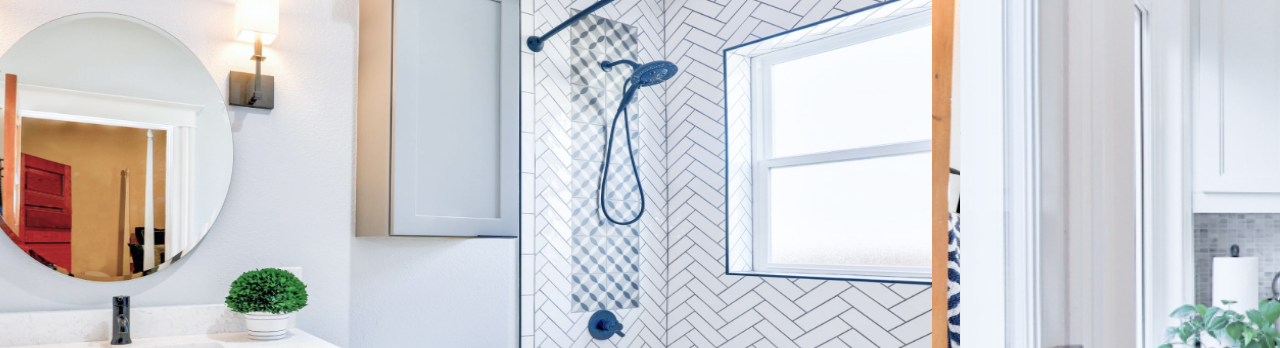
==== commit 0fc14dfe: "Update index.html" ====
--- a/index.html
+++ b/index.html
@@ -30,7 +30,7 @@
 			</div>		
 		</div>	
 		<div class ="header">
-			<div class ="header-img" style='background: rgb(255, 255, 255) url("image/headimg.jpg")'></div>	
+			<div class ="header-img" style='background: rgb(255, 255, 255) url("image/headimg.jpg") no-repeat'></div>	
 			<div class ="wrap"><div class ="wrapper"><div class ="wrap-circle"><span class ="wrap-text">Заказать уборку</span></div></div></div>	
 			<div class ="header-text"> 		
 				<h1>Уборка квартир в Киеве<h1> 
--- a/style.css
+++ b/style.css
@@ -9,13 +9,12 @@
 		display: flex;
 		flex-direction: column;
 		justify-content: center;
-		
-
 	}
 	.header {
 		display: flex;
 		position: relative;
-		justify-content: center;	 
+		justify-content: center;
+		height: 800px;
 	}
 	.header-img {
 		background: #ffffff url('image/headimg.jpg') no-repeat;
@@ -50,7 +49,7 @@
 		display: flex;
 		justify-content: space-around;
 		height: 70px;
-		position: absolute;
+		position: relative;
 		top: 0;
 		z-index: 1;
 		width: 100%;
